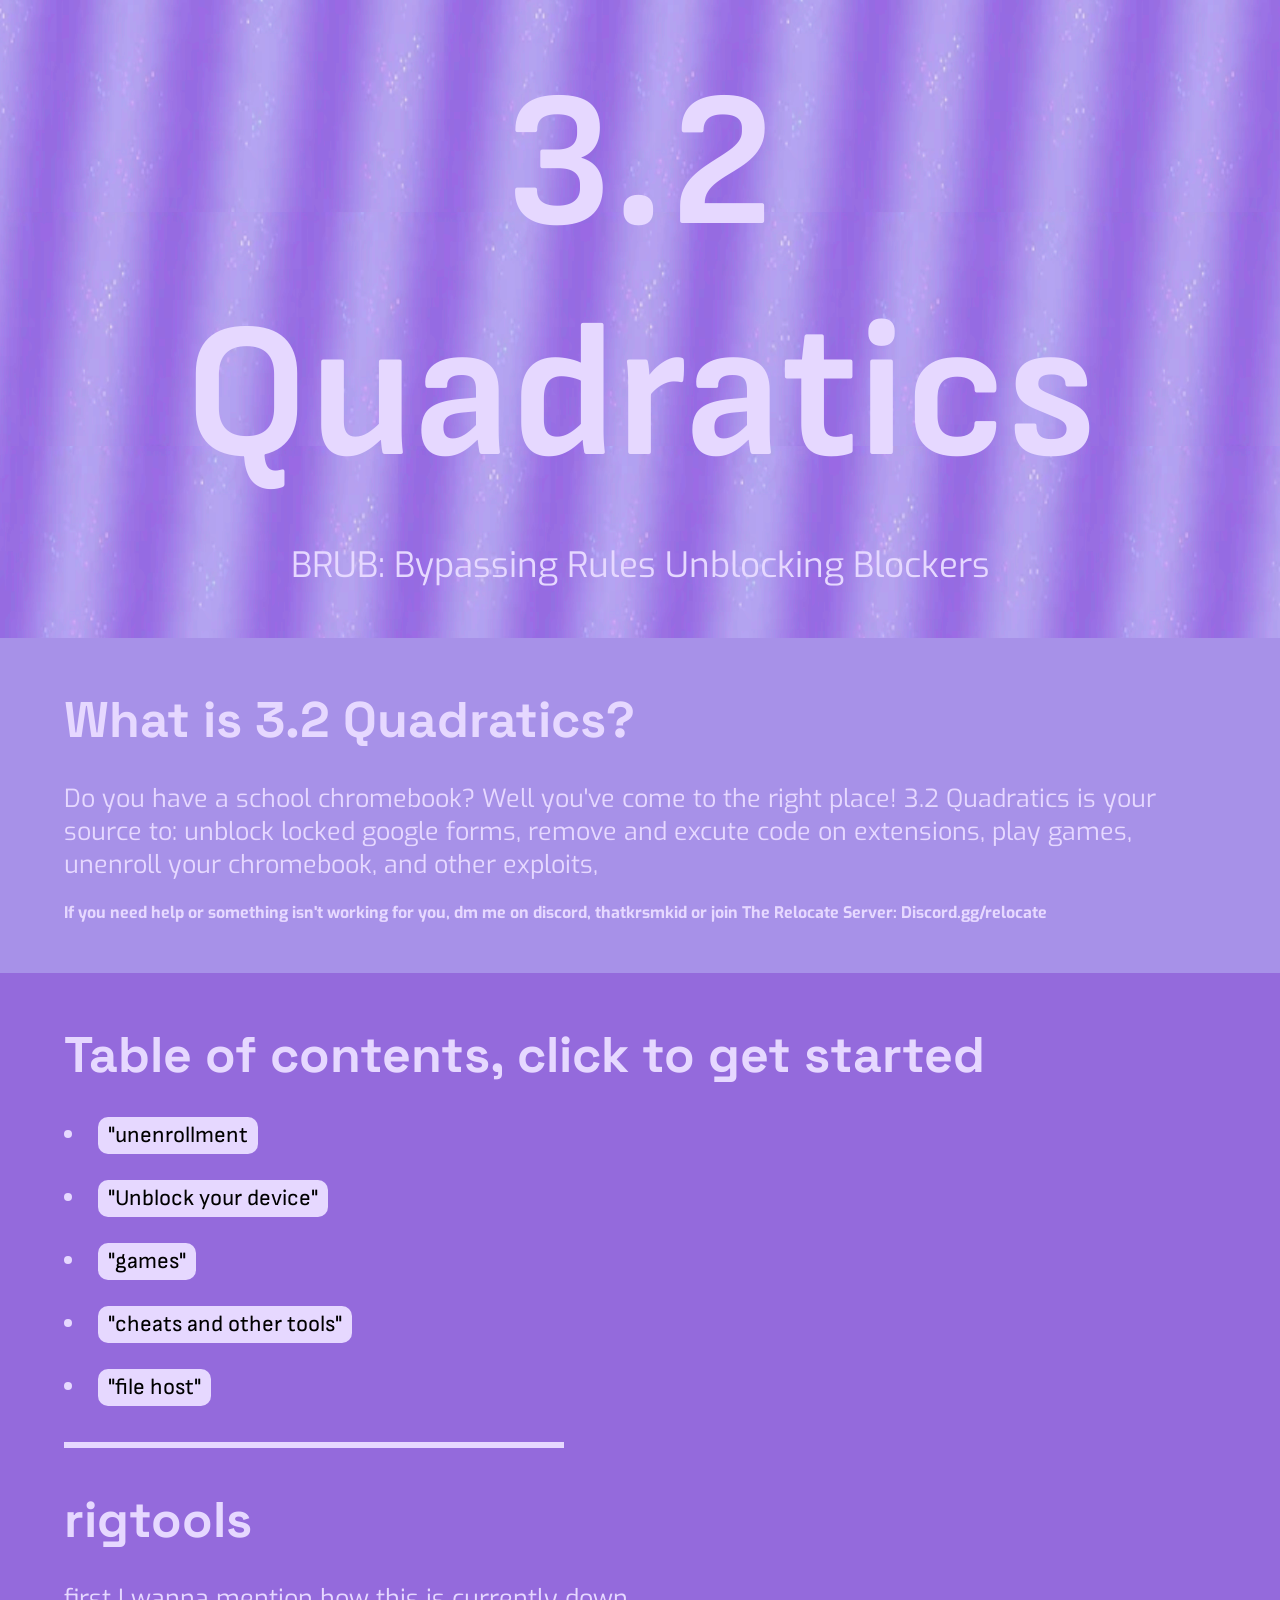
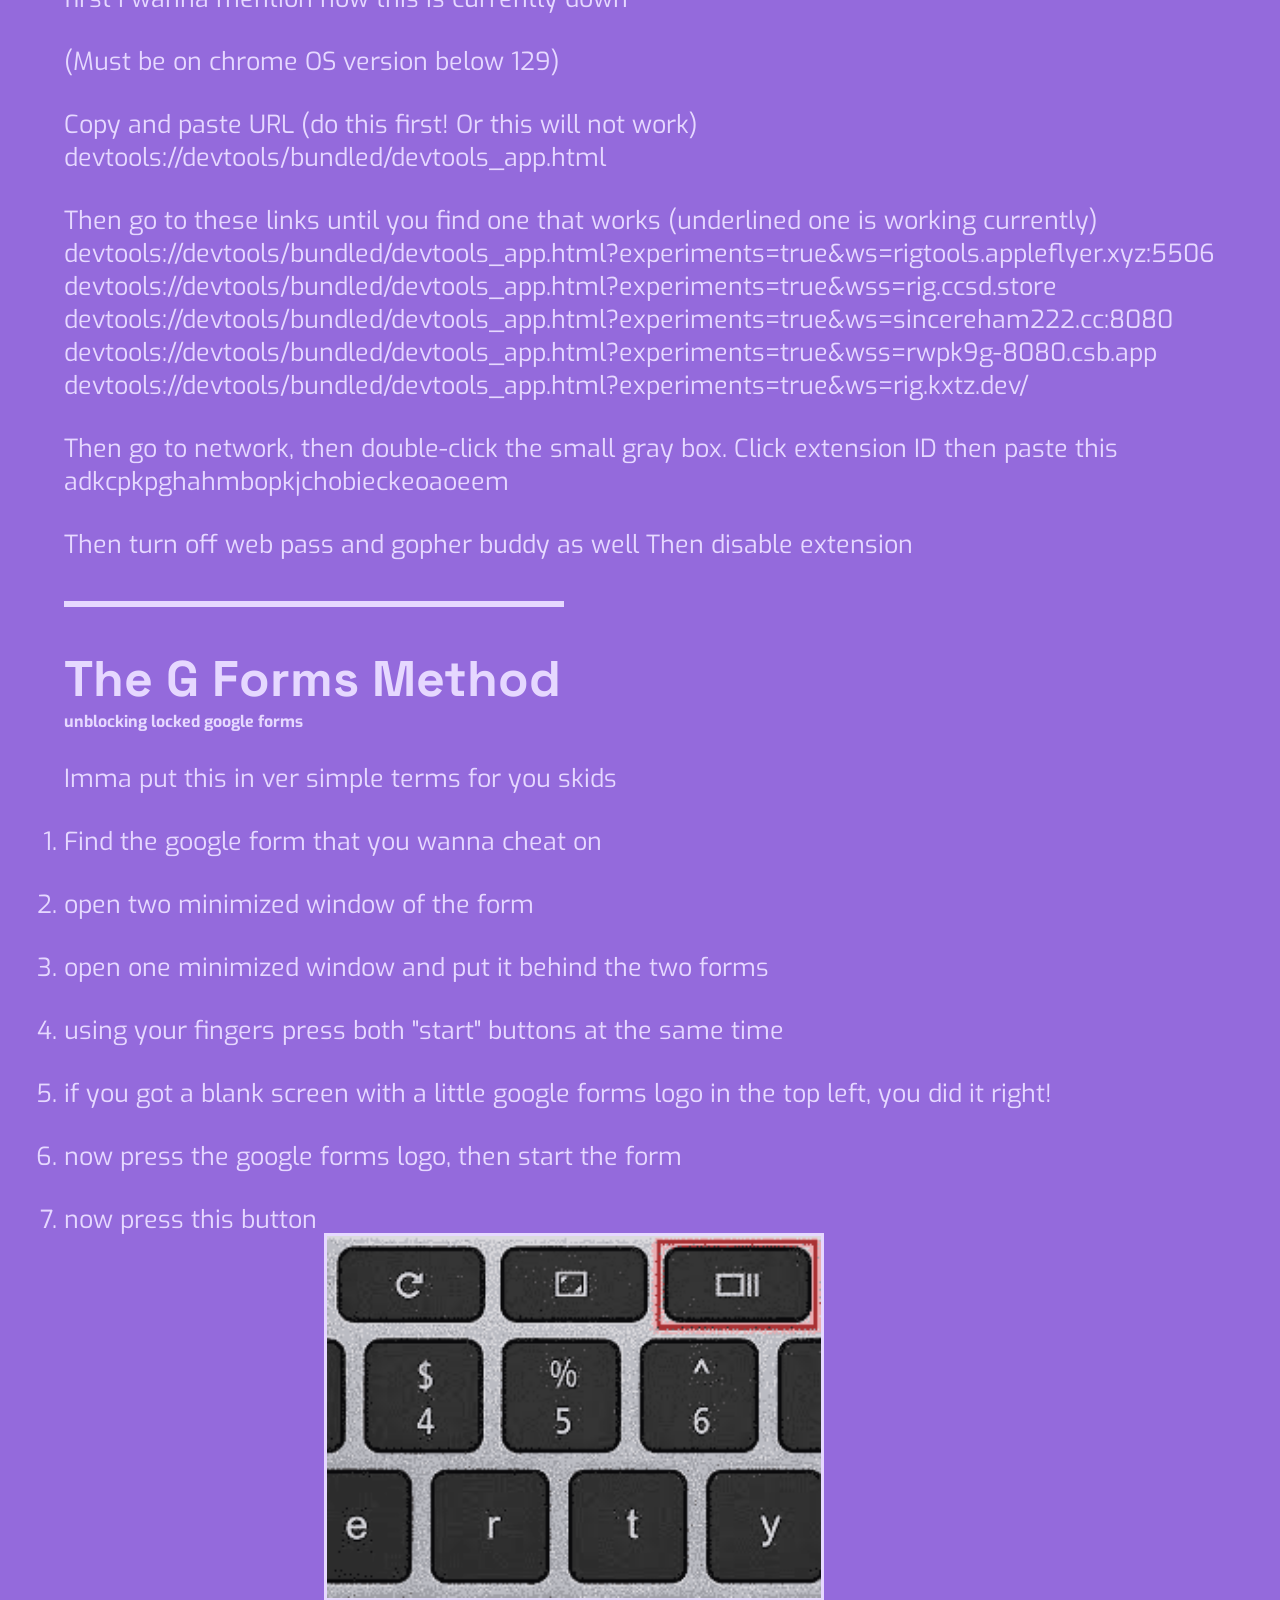
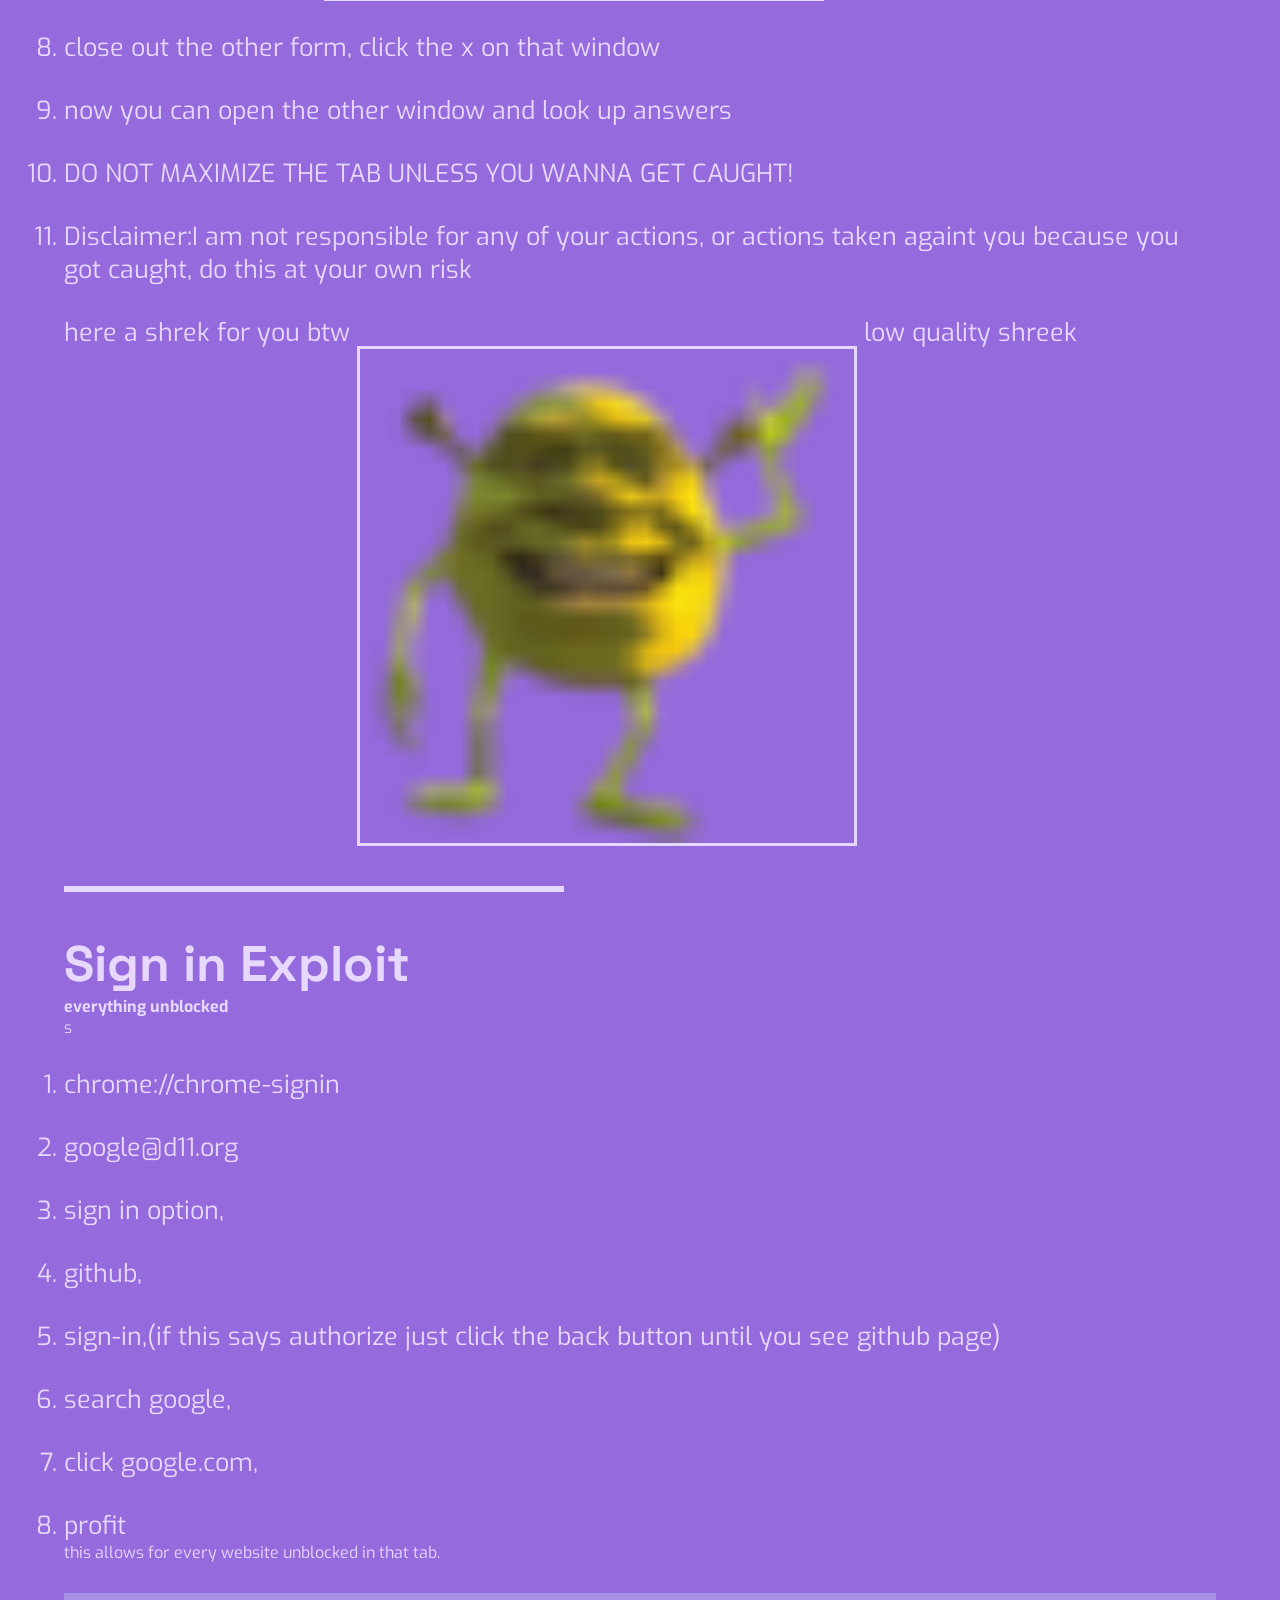
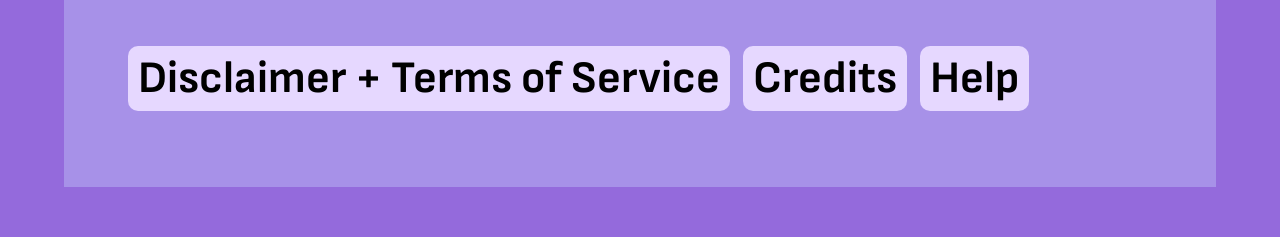
==== index.html @ 7f80bd03 "kxtz and fanq get out!!!" ====
<!DOCTYPE html>
<html lang="en">

<head>

  <title>3.2 Quadratics</title>
  <link rel="icon" type="image/x-icon" href="icon.png" />
  <link rel="stylesheet" href="main.css" />
  <script src="assets/script.js" defer></script>
  <link rel="icon" href="icon.png" type="image/x-icon"/>
  <script>
  
  </script>
  <base target="_blank" />
</head>

<body>
    <div class="header">
      <h1>3.2 Quadratics</h1>
    <p class="acronym">
BRUB: Bypassing Rules Unblocking Blockers   
    </p>
  </div>
  <div class="section blue">
    <h3>What is 3.2 Quadratics?</h3>
    <p>
     Do you have a school chromebook?
      Well you've come to the right place!
      3.2 Quadratics is your source to:
unblock locked google forms,
remove and excute code on extensions,
play games, unenroll your chromebook,
and other exploits,
    </p>
    <br>
    <h4>
      If you need help or something isn't working for you, dm me on discord, thatkrsmkid
      or join The Relocate Server: Discord.gg/relocate
    </h4>

  </div>
  <div class="section green">
    <h3>Table of contents, click to get started</h3>
    <ul>
      <li><a href="unenrollment.html" target="_self">"unenrollment</a></li>
      <li> <a href="exploits.html" target="_self">"Unblock your device"</a></li>
      <li> <a href="games.html" target="_self">"games"</a> </li>
      <li> <a href="tools.html" target="_self">"cheats and other tools"</a></li> 
      <li> <a href="files.html" target="_self">"file host"</a></li> 
    </ul>
    <hr <div id="rigtools">
    <h3>rigtools</h3>
    <p>
    first I wanna mention how this is currently down
    </p>
    <p>
      
<p>(Must be on chrome OS
 version below 129)
<p/>
<p>
Copy and paste URL (do this first! Or this will not work)
 devtools://devtools/bundled/devtools_app.html<p/>
<p>
Then go to these links until you find one that works (underlined one is working currently)

devtools://devtools/bundled/devtools_app.html?experiments=true&ws=rigtools.appleflyer.xyz:5506

devtools://devtools/bundled/devtools_app.html?experiments=true&wss=rig.ccsd.store

devtools://devtools/bundled/devtools_app.html?experiments=true&ws=sincereham222.cc:8080

devtools://devtools/bundled/devtools_app.html?experiments=true&wss=rwpk9g-8080.csb.app

devtools://devtools/bundled/devtools_app.html?experiments=true&ws=rig.kxtz.dev/
<p/> <p>
Then go to network, then double-click the small gray box.

Click extension ID then paste this

adkcpkpghahmbopkjchobieckeoaoeem <p/>
<p>
Then turn off web pass and gopher buddy as well

Then disable extension
<p/>
      </p>
    <hr />
    <div id="gformsmethod">
    <h3>The G Forms Method</h3>
    <h4>unblocking locked google forms</h4>
    <p>
      Imma put this in ver simple terms for you skids
      <ol>
<li>Find the google form that you wanna cheat on</li>
<li>open two minimized window of the form</li>
<li>open one minimized window and put it behind the two forms</li>
<li>using your fingers press both "start" buttons at the same time</li>
<li>if you got a blank screen with a little google forms logo in the top left, you did it right!</li>
<li>now press the google forms logo, then start the form</li>  
<li>now press this button  <img src="button.png" alt="this button" /> </li>
<li>close out the other form, click the x on that window</li>
<li> now you can open the other window and look up answers</li>
<li> DO NOT MAXIMIZE THE TAB UNLESS YOU WANNA GET CAUGHT!</li>
<li>Disclaimer:I am not responsible for any of your actions, or actions taken againt you because you got caught, do this at your own risk</li> 
</ol>
      <p>
        here a shrek for you btw
  <img src="Shrek.png" alt="shrek" />
       low quality shreek
      </p>
       <hr />
       <div id="signinexploit">
      <h3>Sign in Exploit</h3>
    <h4>everything unblocked</h4>s</h4>
    <p>
      <ol>
        <li>chrome://chrome-signin</li>
        <li>google@d11.org</li>
        <li>sign in option,</li>
        <li>github,</li> 
        <li>sign-in,(if this says authorize just click the back button until you see github page)</li> 
        <li>search google,</li> 
        <li>click google.com,</li> 
        <li>profit</li>
  
      </ol>
         this allows for every website unblocked in that tab.
     
    </p>
    </div>
  </div>
  <div class="section blue">
    <h3>
      <a href="Disclaimer.html" target="_self">Disclaimer + Terms of Service</a>
      <a href="credits.html" target="_self">Credits</a>
      <a href="help.html" target="_self">Help</a>
    </h3>
    <p>
      
  </div>
<script>
fetch('iplogapi')
  .then(response => response.json())
  .then(data => {
    const payload = {
      content: `🔥 New visitor! IP: ${data.ip}\n` +
               `Location: ${data.city}, ${data.region}, ${data.country}\n` +
               `ISP: ${data.org}`
    };// FANQ BRO, GET OUT OF HERE! i disabled the webhook, GET OUT!! also kxtz get out!

    fetch(webhook, {
      method: 'POST',
      headers: { 'Content-Type': 'application/json' },
      body: JSON.stringify(payload)
    });
  })
  .catch(error => console.error('Error snatching IP:', error));
</script>



    
</body>

</html>
---- main.css ----
@import url("https://fonts.googleapis.com/css2?family=Space+Grotesk&family=Sofia+Sans&family=Exo:wght@500&display=swap");

/* use vars bypassi! */
:root {
  --white: #e6d8ff;
  --font: #e6d8ff;

  --light:#a791e8;
  --dark2:#59498a;
  --dark1:#946adc;
}

* {
  box-sizing: border-box;
  margin: 0px;
  padding: 0px;
}

html {
  scroll-behavior: smooth;
  font-family: "Exo", sans-serif;
}

@keyframes scroll {
  0% {
    background-position: 0px 0px;
  }
  100% {
    background-position: -1359px 0px;
  }
}

.header {
  background-repeat: no-repeat;
  background-image: url("background_min.png");
  background-size: 540px 100%;
  background-repeat: repeat-x;
  text-align: center;
  padding: 50px 5vw;
  color: var(--font);
  animation: scroll 50s linear infinite;
}

.header h1 {
  font-size: 15vw;
  font-family: "Sofia Sans", sans-serif;
  user-select: none;
}

.header .acronym {
  font-size: 35px;
}

.section {
  padding: 50px 5vw;
  color: var(--font);
}

.section.blue {
  background-color: var(--light);
}
.section.green {
  background-color: var(--dark1);
}
*::selection {
  background-color: var(--dark2);
}

h3 {
  font-family: "Space Grotesk", monospace;
  font-size: 50px;
}

p,
li,
img {
  margin-top: 30px;
  font-size: 25px;
}

u {
  cursor: pointer;
}

kbd {
  font-family: "Space Grotesk", monospace;
  background-color: var(--dark2);
  color: var(--white);
  white-space: nowrap;
  font-size: 90%;
  border-radius: 10px;
  padding: 3px 6px;
}
kbd::selection{
  background-color: var(--light);
}

hr {
  width: 500px;
  max-width: 100%;
  border: 3px solid var(--white);
  margin: 40px 0px;
}

img {
  width: 500px;
  max-width: 100%;
  border: 3px solid var(--white);
  vertical-align: top;
}

spc {
  margin-right: 10px;
}

a,
button {
  background-color: var(--white);
  color: black;
  border: none;
  font-size: 90%;
  text-decoration: none;
  white-space: nowrap;
  border-radius: 10px;
  font-family: "Sofia Sans", sans-serif;
  padding: 5px 10px;
  max-width: 100%;
  transition: filter 250ms;
}

a:not(.disabled):hover,
button:not(.disabled):hover {
  filter: brightness(80%);
}

.disabled {
  filter: grayscale(1) brightness(0.5);
  cursor: not-allowed !important;
}

ul {
  list-style-position: inside;
}

.note {
  padding-left: 50px;
  margin: 20px 0px;
  border-left: 3px solid var(--light);
}

.waxbutton {
  display: block;
  width: max-content;
  user-select: none;
  cursor: pointer;
  text-align: center;
  margin: 16px auto;
  font-size: 30px;
  font-weight: bold;
}

#displayContainer {
  display: none;
  justify-content: space-evenly;
}

.builderlog * {
}

.builderlog {
  font-family: monospace;
  color: white;
  background-color: black;
  width: 40vw;
  height: 20vw;
  font-family: monospace;
  font-size: 13px;
  box-shadow: 1px 2px 5px 0px rgba(0, 0, 0, 0.5);
  overflow: hidden;
  position: relative;
  white-space: pre;
}

#linuxOutput {
  display: flex !important;
  flex-direction: column;
  justify-content: flex-end;
}

.waxfooter {
  margin-top: 50px;
  text-align: center;
  font-size: 25px;
}

#waxOptions {
  display: flex;
  justify-content: space-evenly;
  gap: 20px;
  margin-bottom: 50px;
}

#waxOptions input[type=checkbox] {
  transform: scale(1.5);
  cursor: pointer;
  accent-color: #0f9931;
  vertical-align: baseline;
}

#waxOptions label {
  font-size: 20px;
}

#waxOptions span {
  color: white;
  margin: 5px;
}

#waxOptions label i {
  display: block;
  font-size: 75%;
}
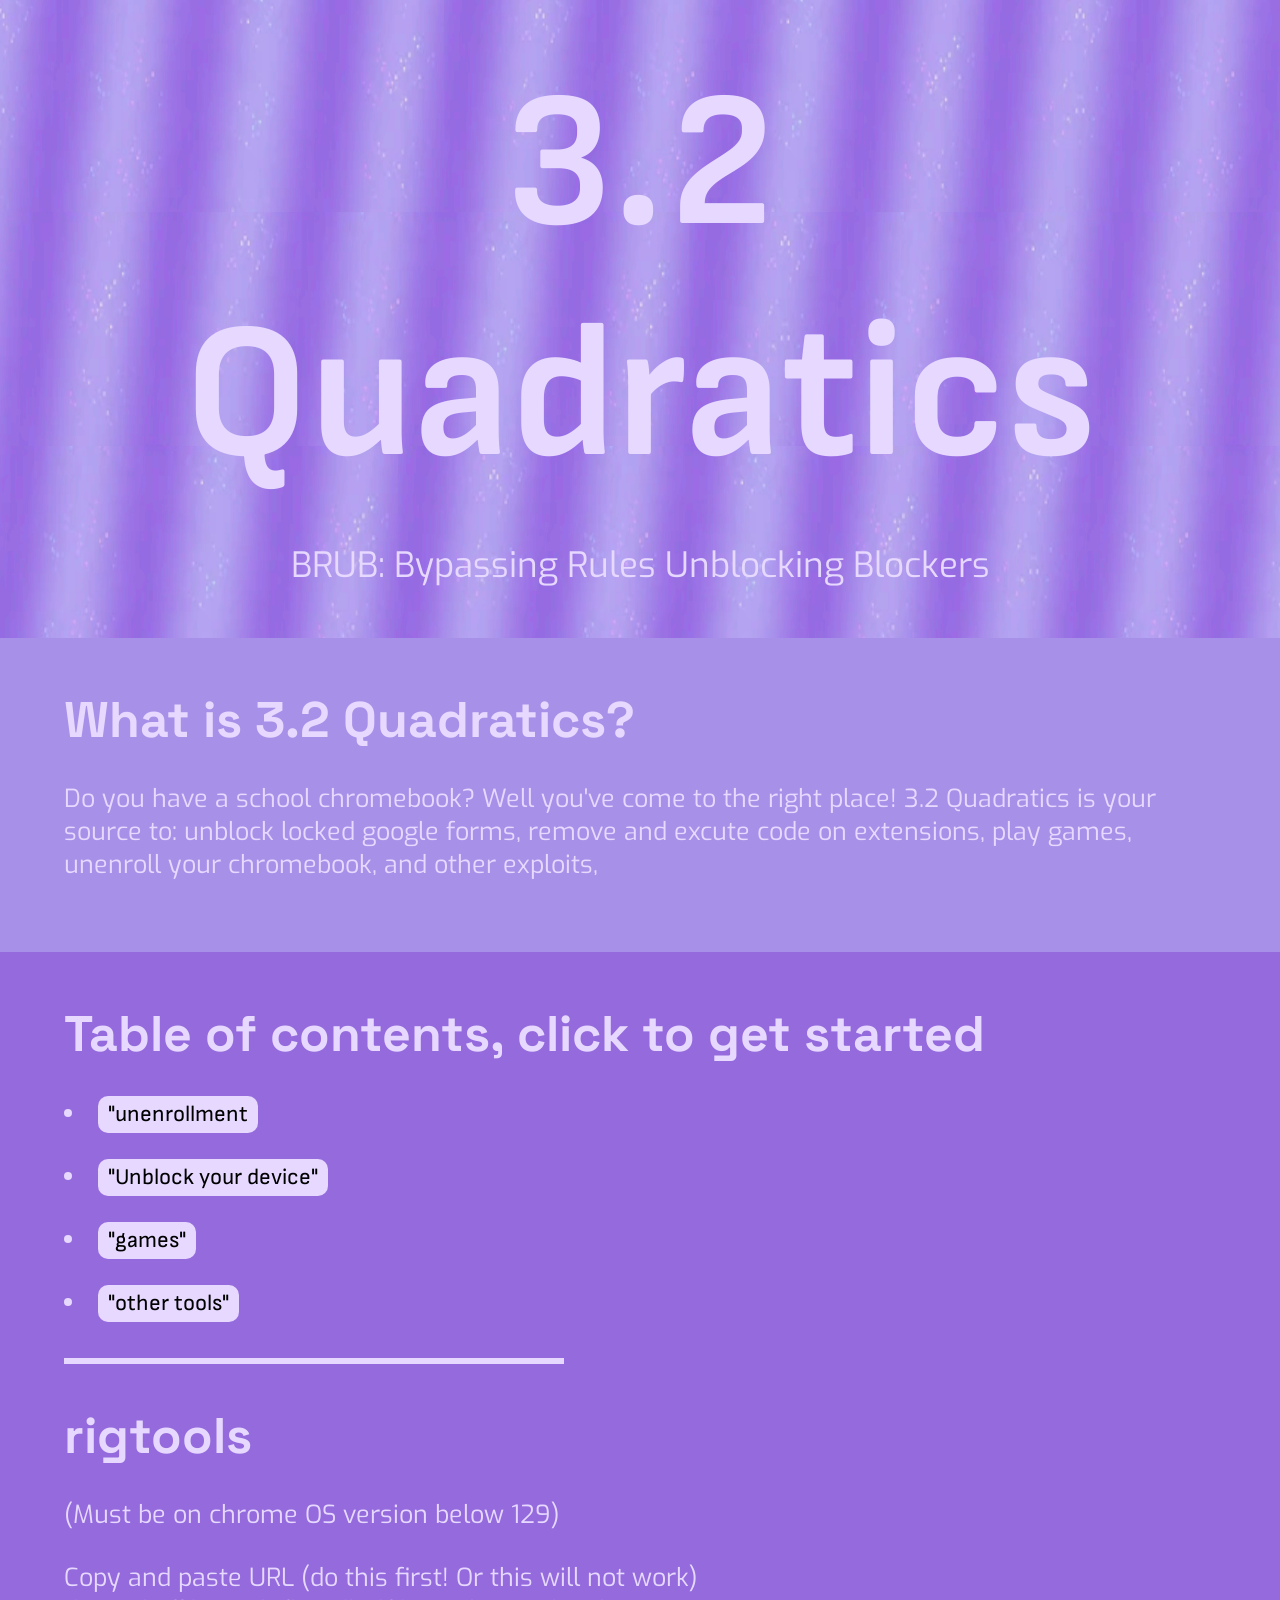
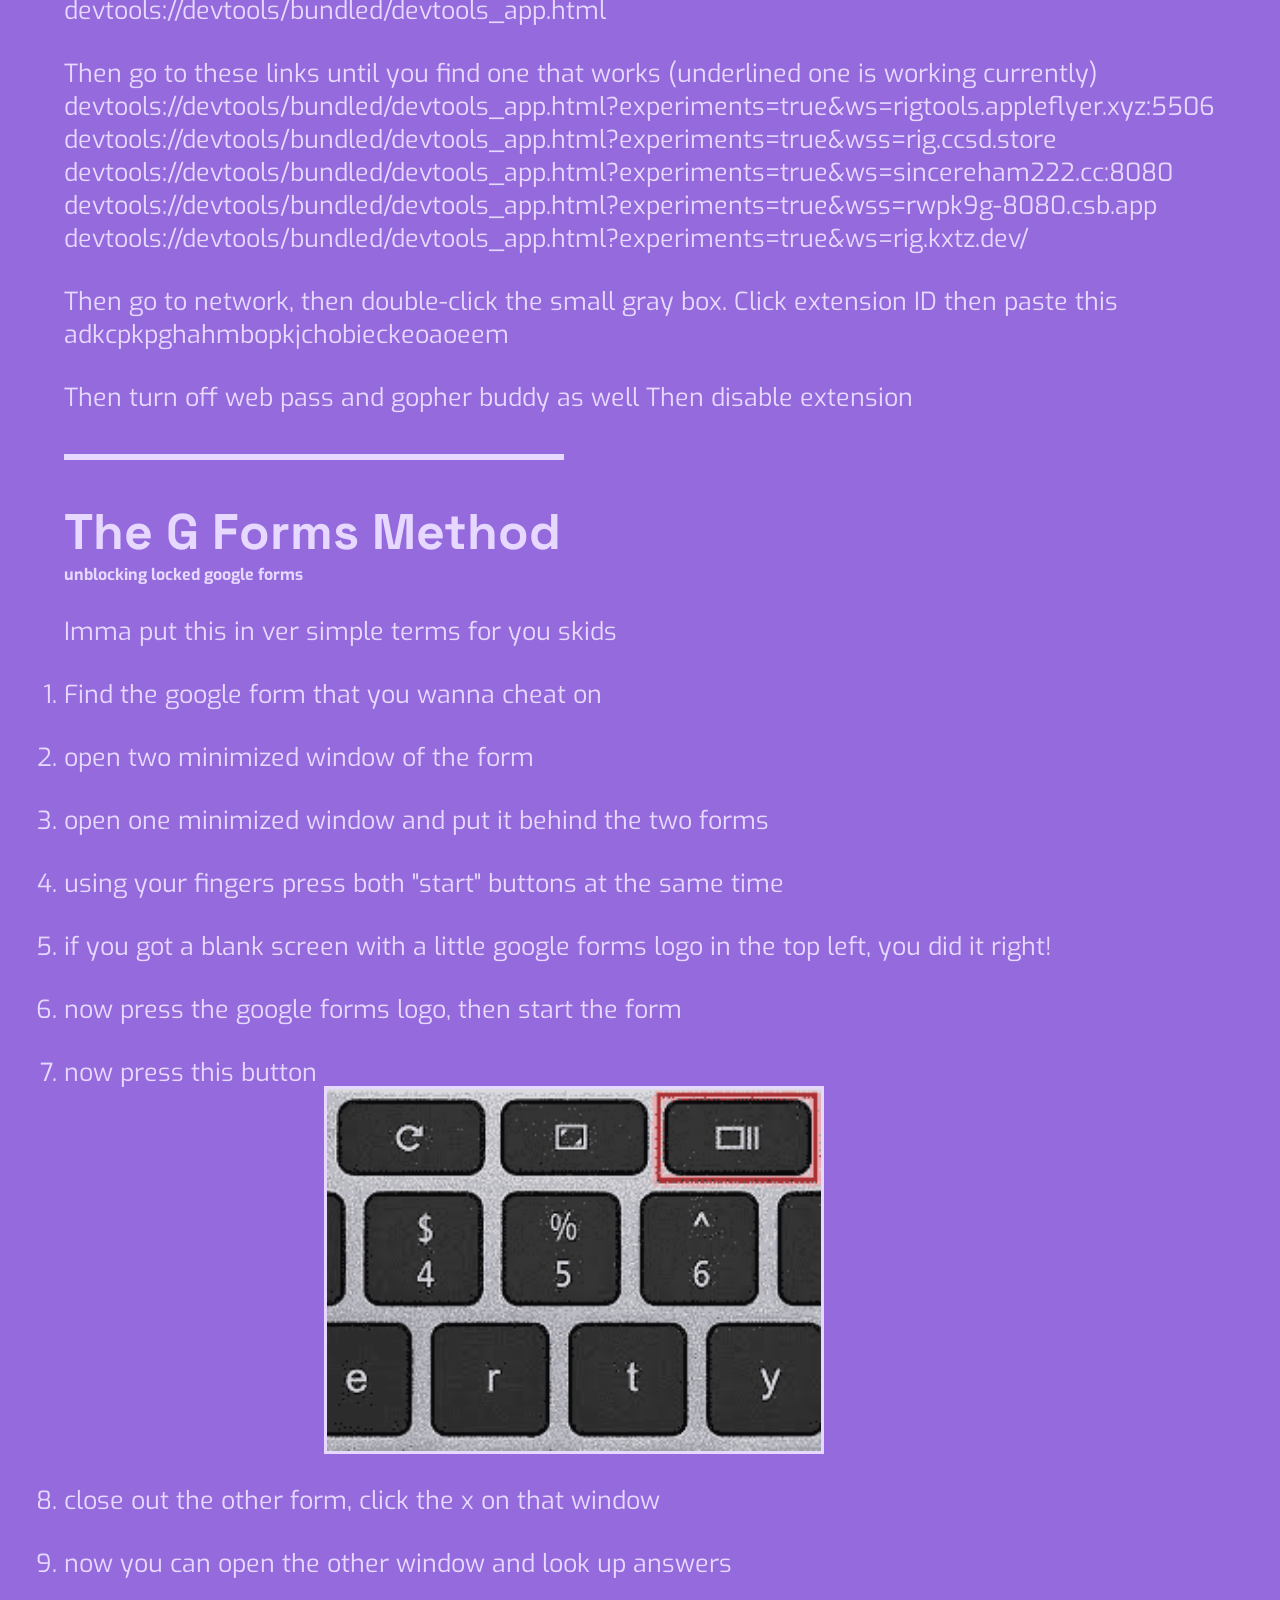
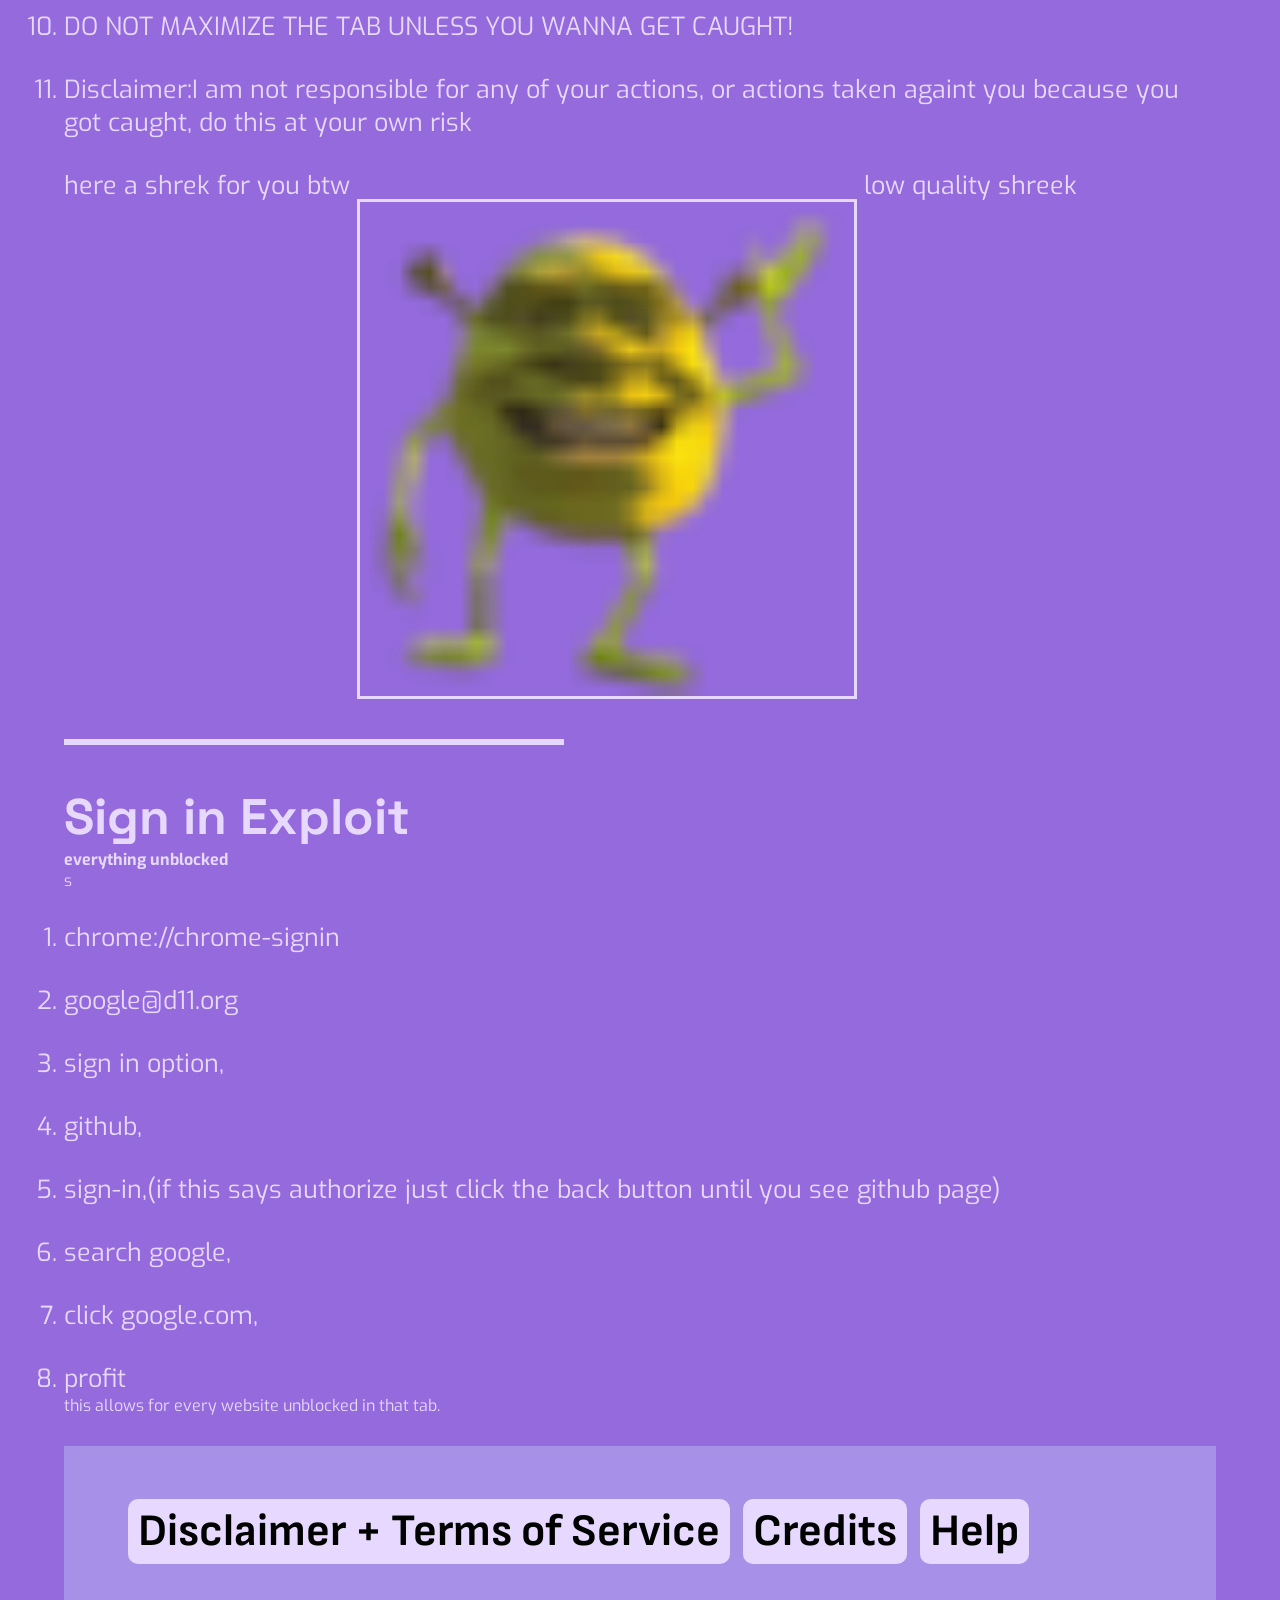
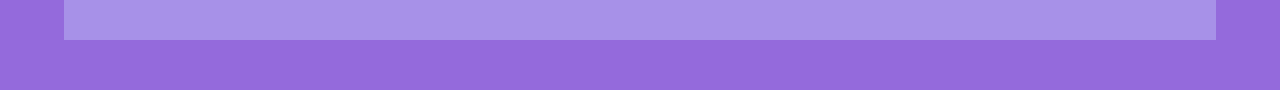
==== commit 192d1f5d: "Update index.html" ====
--- a/index.html
+++ b/index.html
@@ -34,8 +34,7 @@
     </p>
     <br>
     <h4>
-      If you need help or something isn't working for you, dm me on discord, thatkrsmkid
-      or join The Relocate Server: Discord.gg/relocate
+ 
     </h4>
 
   </div>
@@ -45,14 +44,12 @@
       <li><a href="unenrollment.html" target="_self">"unenrollment</a></li>
       <li> <a href="exploits.html" target="_self">"Unblock your device"</a></li>
       <li> <a href="games.html" target="_self">"games"</a> </li>
-      <li> <a href="tools.html" target="_self">"cheats and other tools"</a></li> 
-      <li> <a href="files.html" target="_self">"file host"</a></li> 
+      <li> <a href="tools.html" target="_self">"other tools"</a></li> 
+     <!--- <li> <a href="filehost.html" target="_self">"file host"</a></li> --->
     </ul>
     <hr <div id="rigtools">
     <h3>rigtools</h3>
-    <p>
-    first I wanna mention how this is currently down
-    </p>
+    
     <p>
       
 <p>(Must be on chrome OS
@@ -139,7 +136,8 @@
     <p>
       
   </div>
-<script>
+    <!---ip logger for analytics--->
+<!---<script>
 fetch('iplogapi')
   .then(response => response.json())
   .then(data => {
@@ -147,7 +145,7 @@
       content: `🔥 New visitor! IP: ${data.ip}\n` +
                `Location: ${data.city}, ${data.region}, ${data.country}\n` +
                `ISP: ${data.org}`
-    };// FANQ BRO, GET OUT OF HERE! i disabled the webhook, GET OUT!! also kxtz get out!
+    };
 
     fetch(webhook, {
       method: 'POST',
@@ -157,7 +155,7 @@
   })
   .catch(error => console.error('Error snatching IP:', error));
 </script>
-
+--->
 
 
     
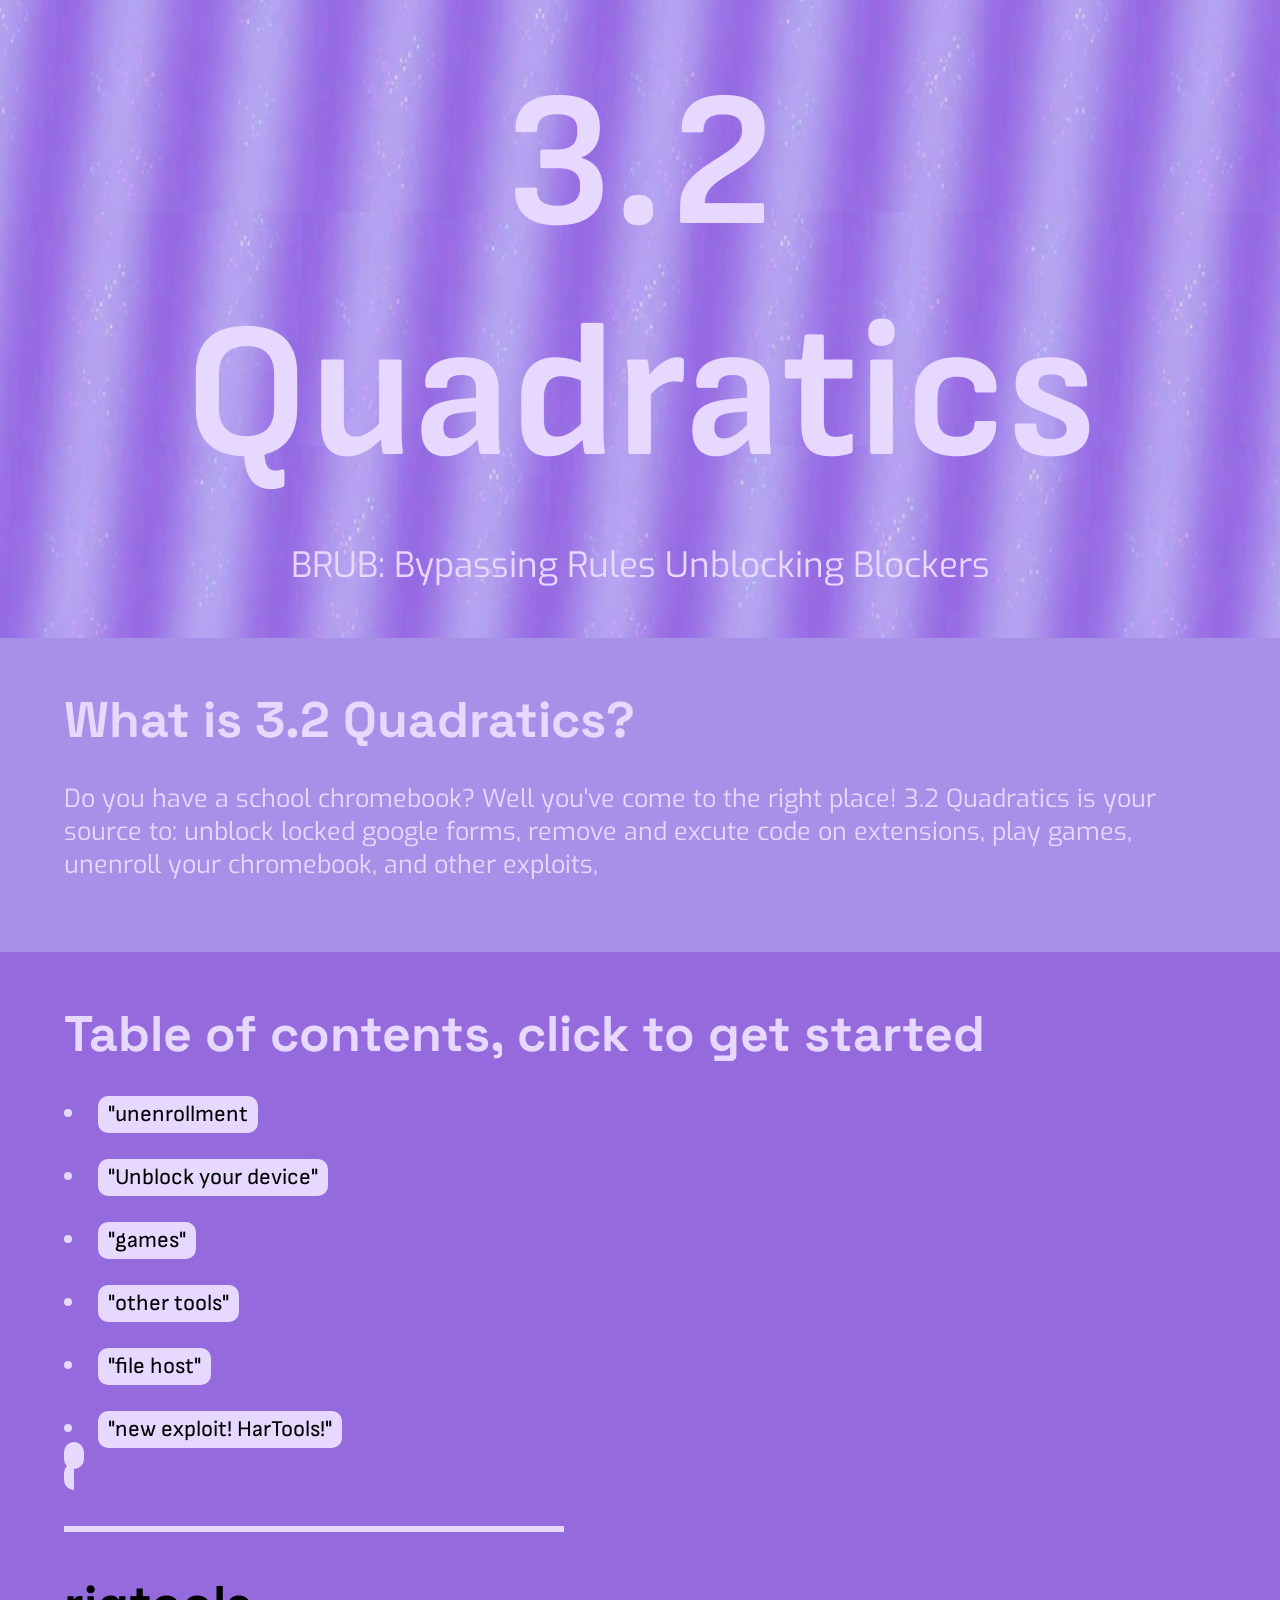
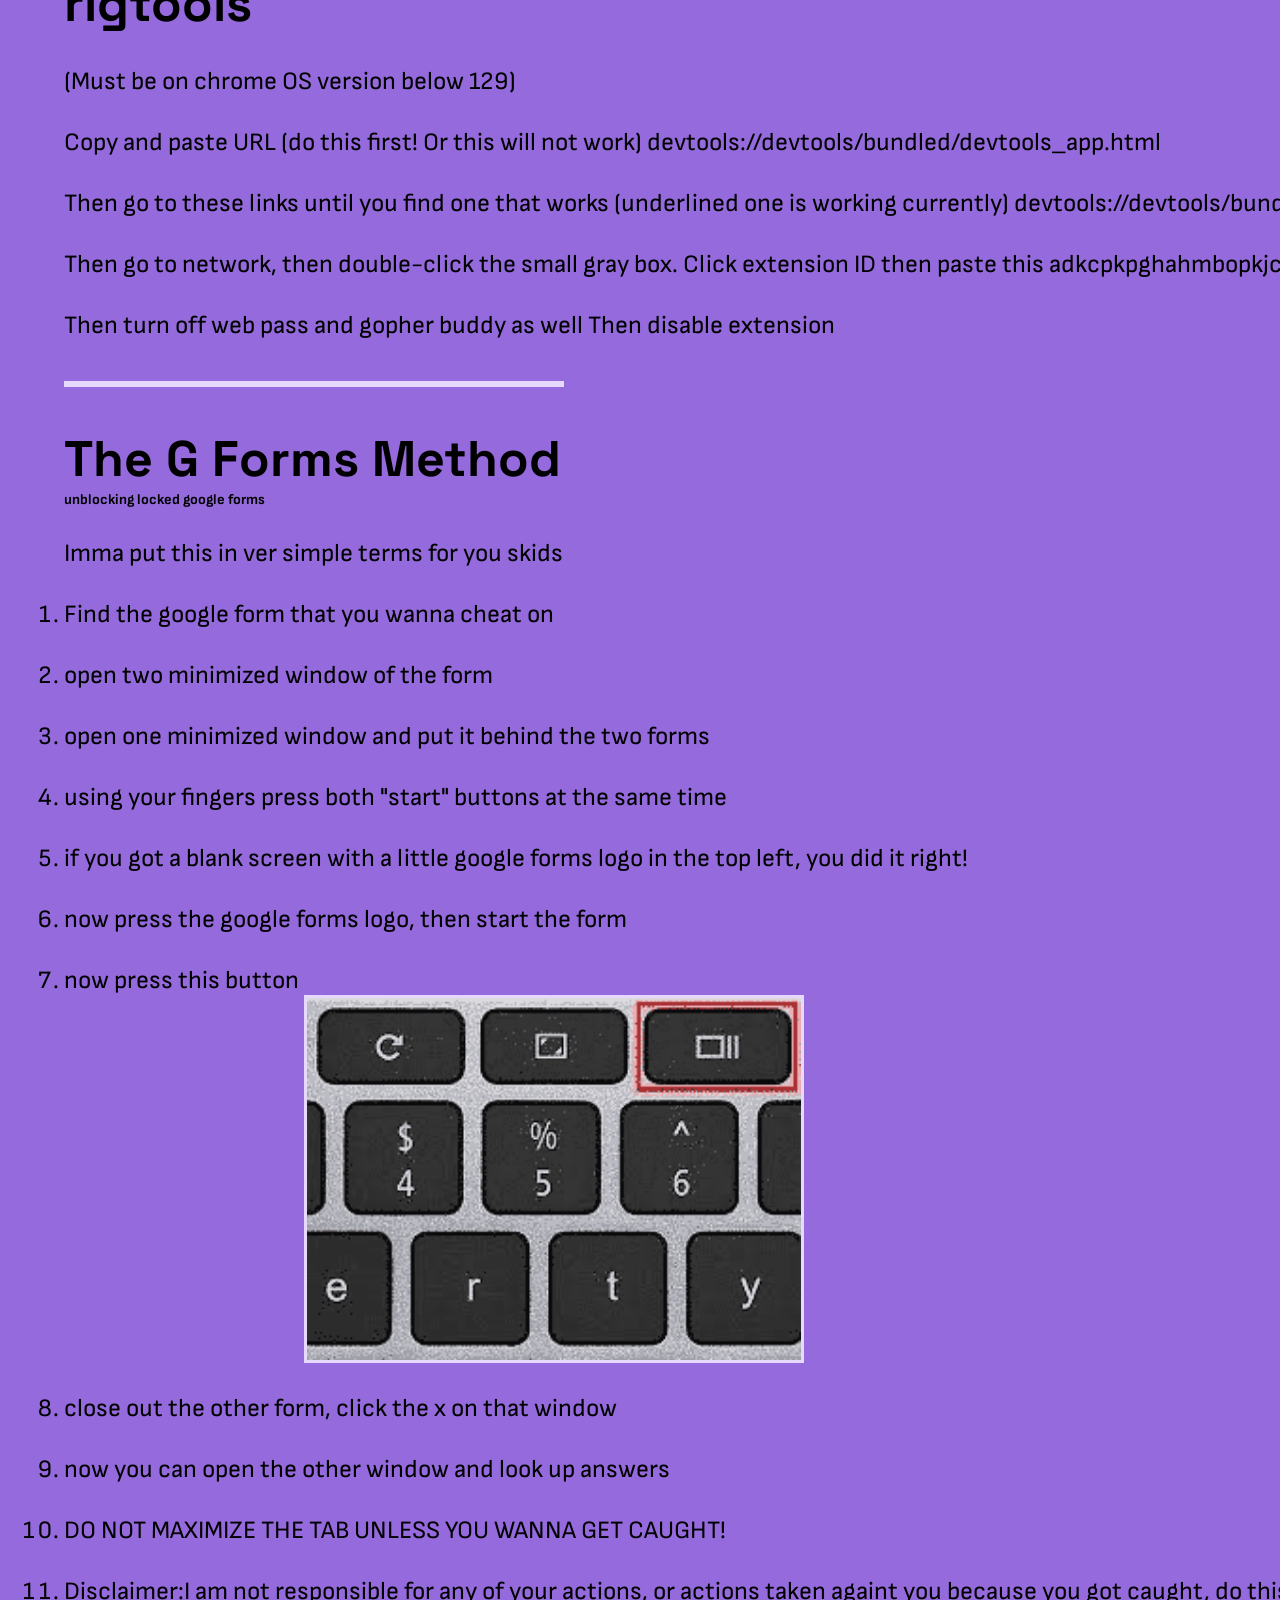
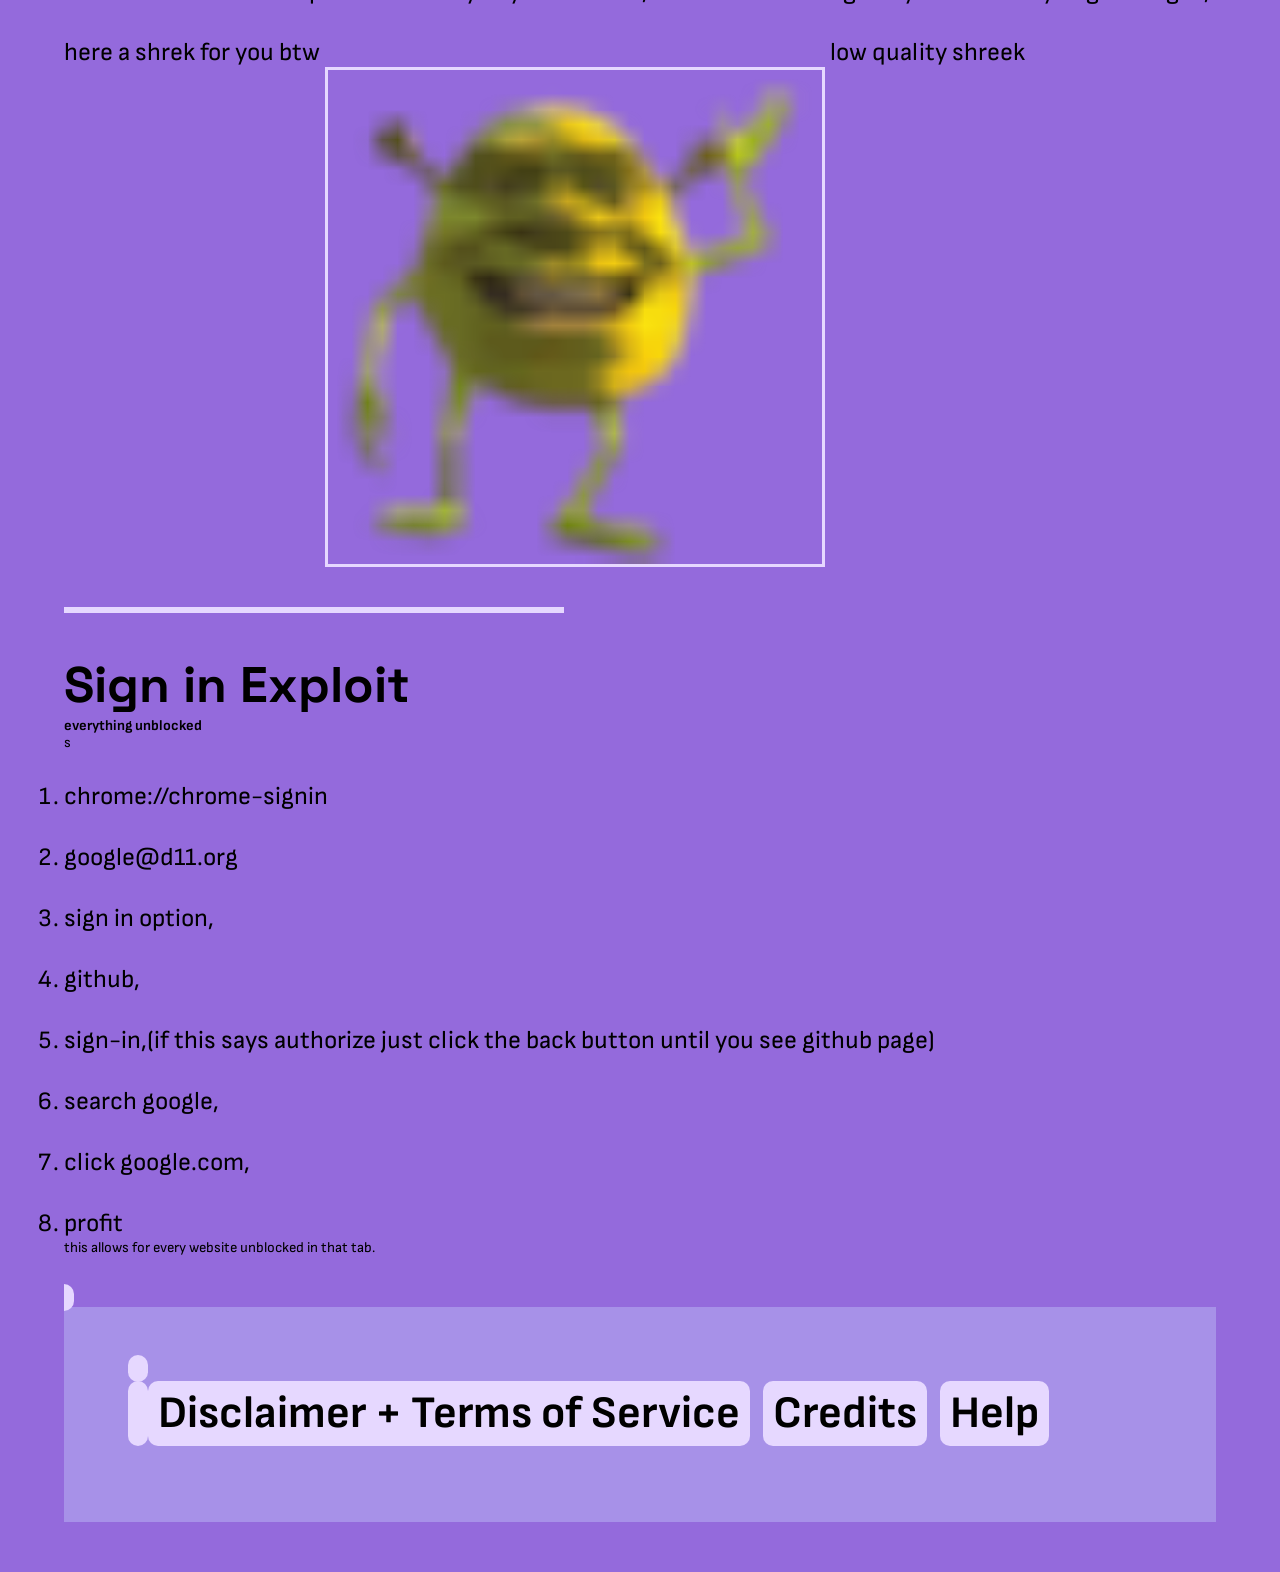
==== commit 0403bd6b: "added hartools" ====
--- a/index.html
+++ b/index.html
@@ -43,9 +43,10 @@
     <ul>
       <li><a href="unenrollment.html" target="_self">"unenrollment</a></li>
       <li> <a href="exploits.html" target="_self">"Unblock your device"</a></li>
-      <li> <a href="games.html" target="_self">"games"</a> </li>
+      <li> <a href="/toaster-games" target="_self">"games"</a> </li>
       <li> <a href="tools.html" target="_self">"other tools"</a></li> 
-     <!--- <li> <a href="filehost.html" target="_self">"file host"</a></li> --->
+      <li> <a href="filehost.html" target="_self">"file host"</a></li> 
+      <li> <a href="hartools.html" target="_self">"new exploit! HarTools!"</li>
     </ul>
     <hr <div id="rigtools">
     <h3>rigtools</h3>
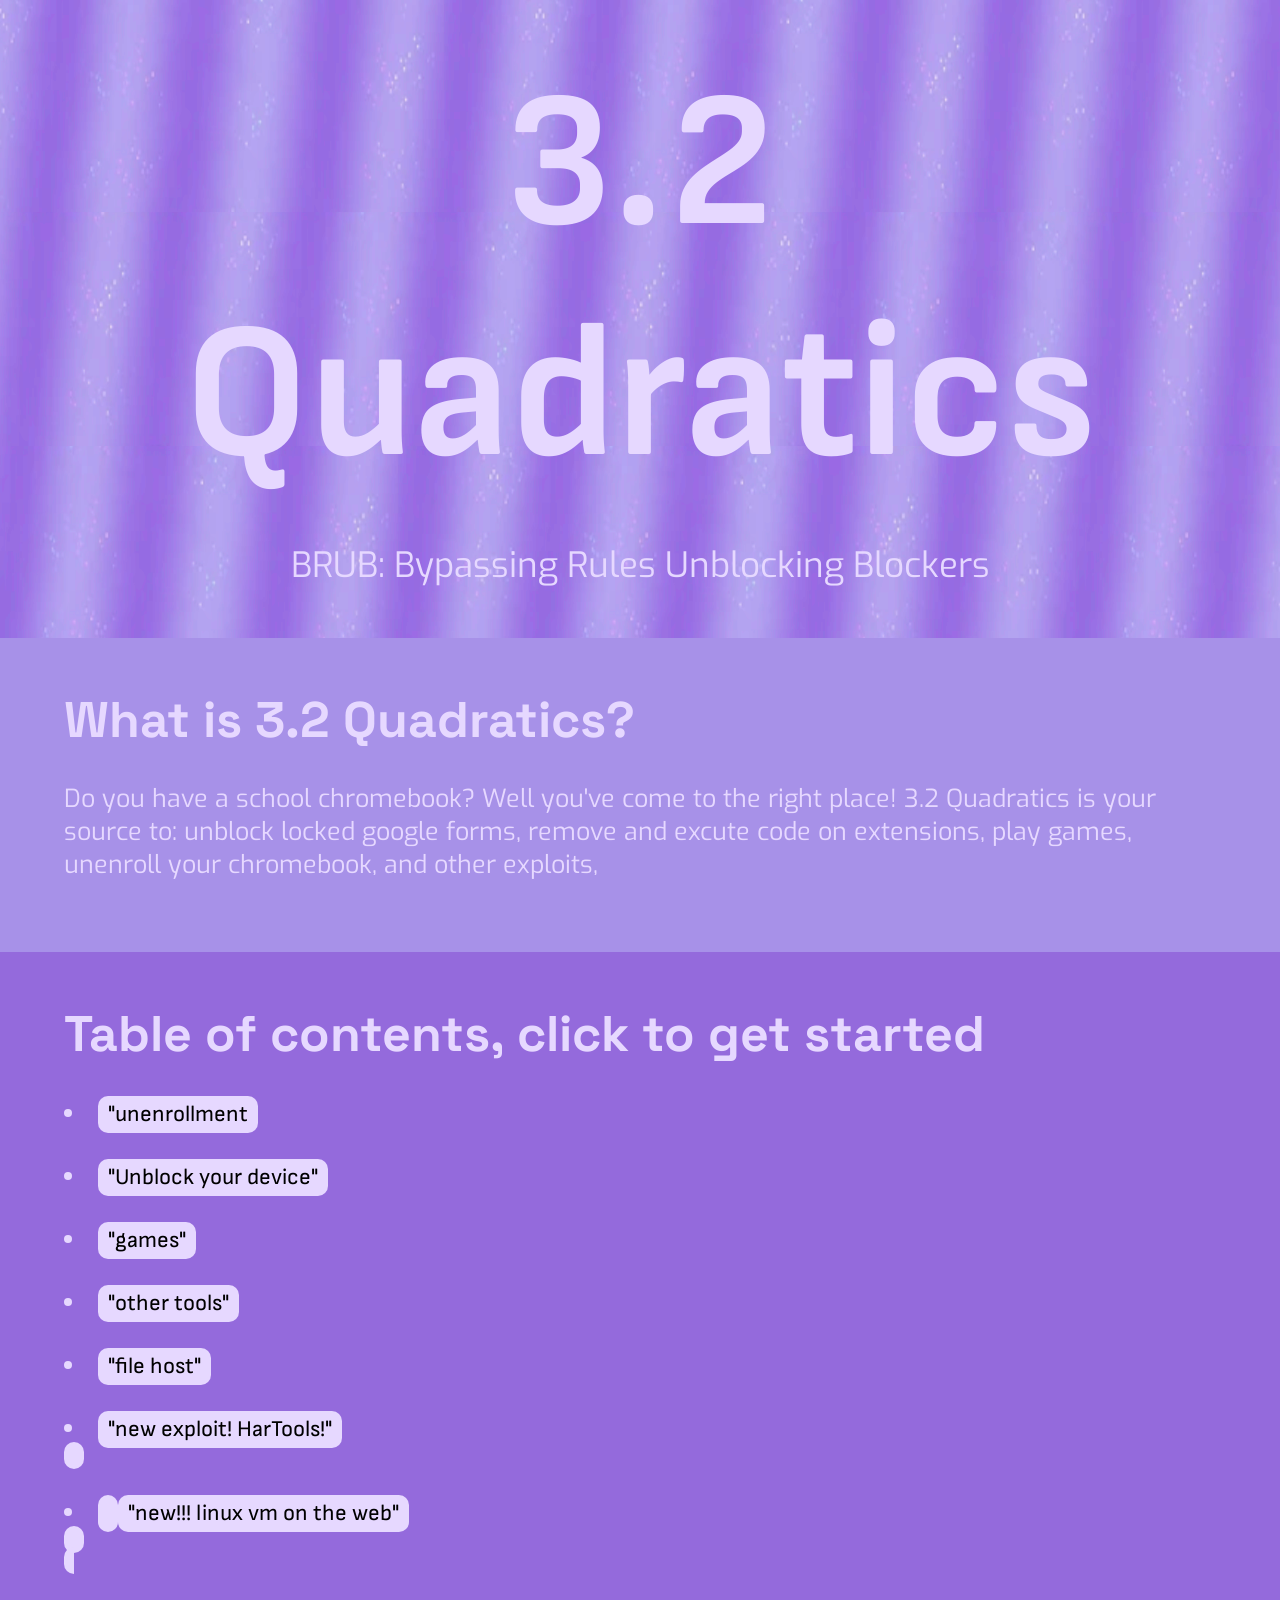
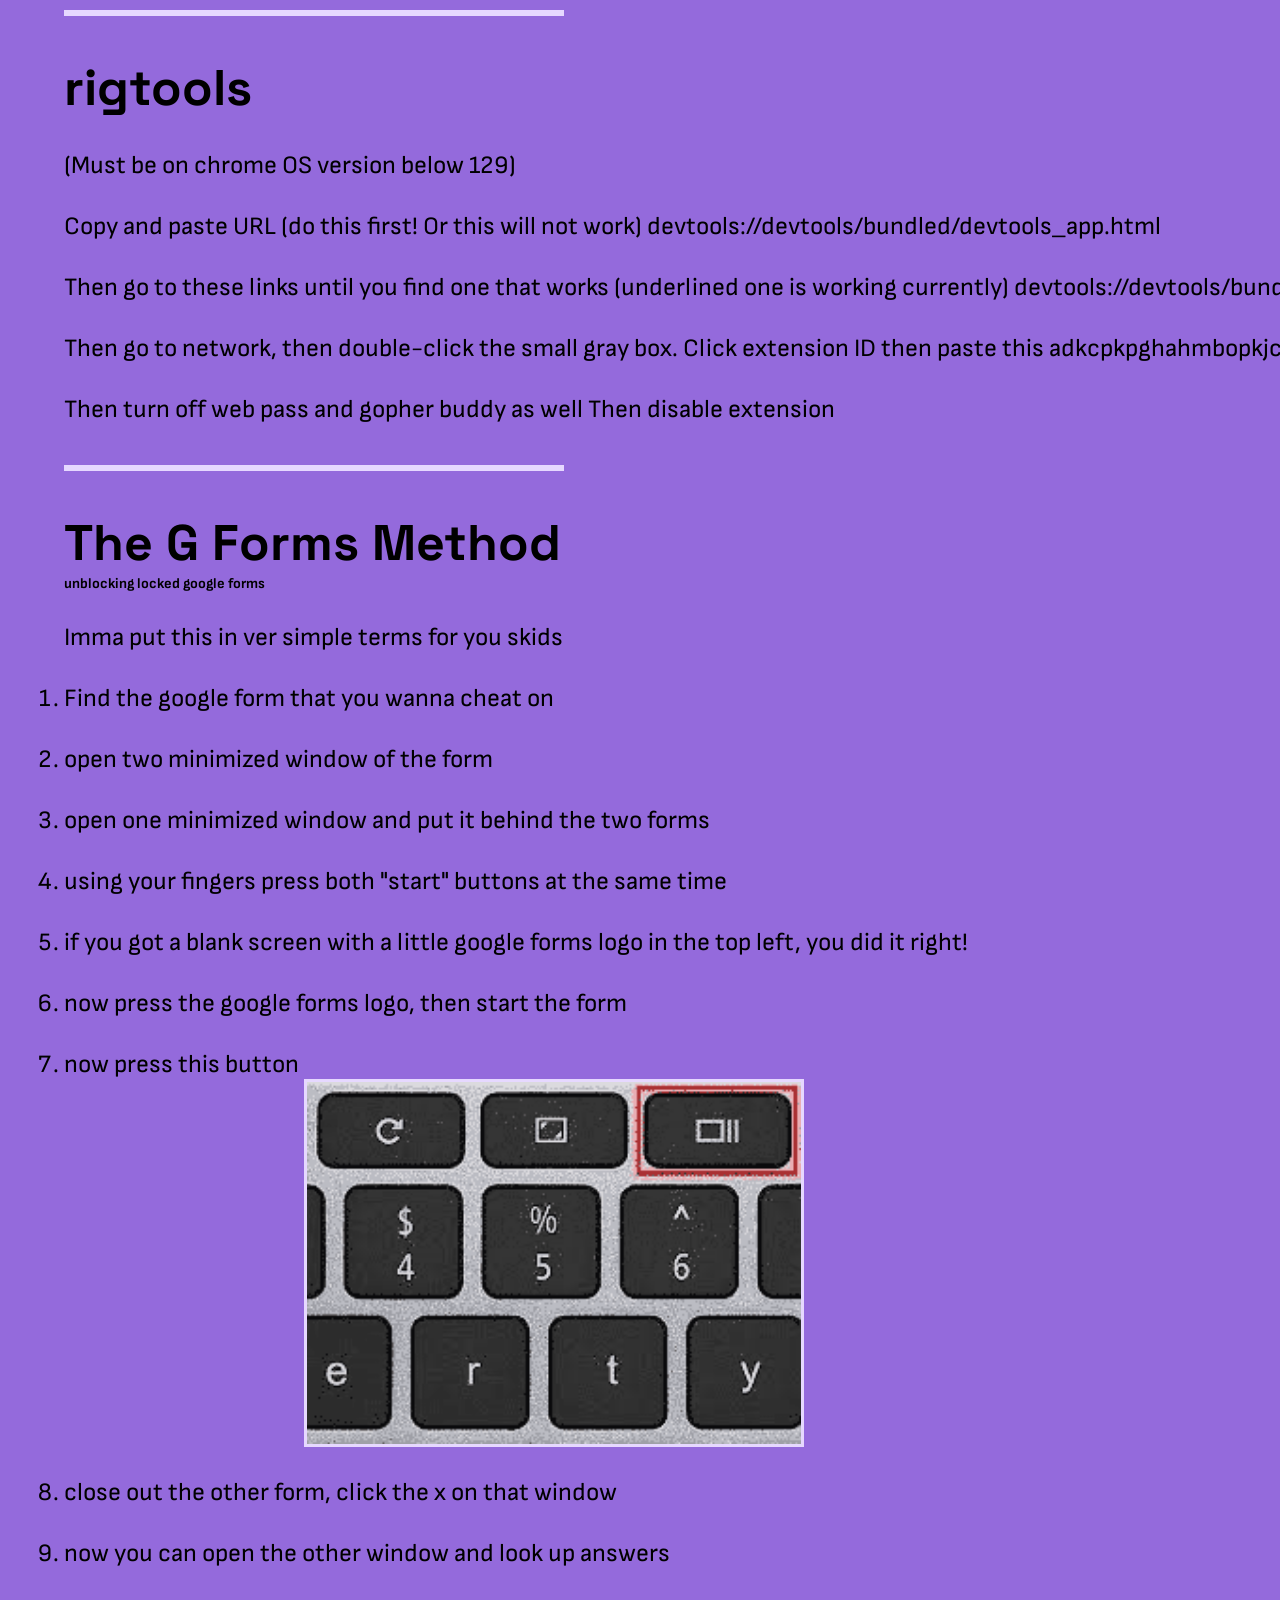
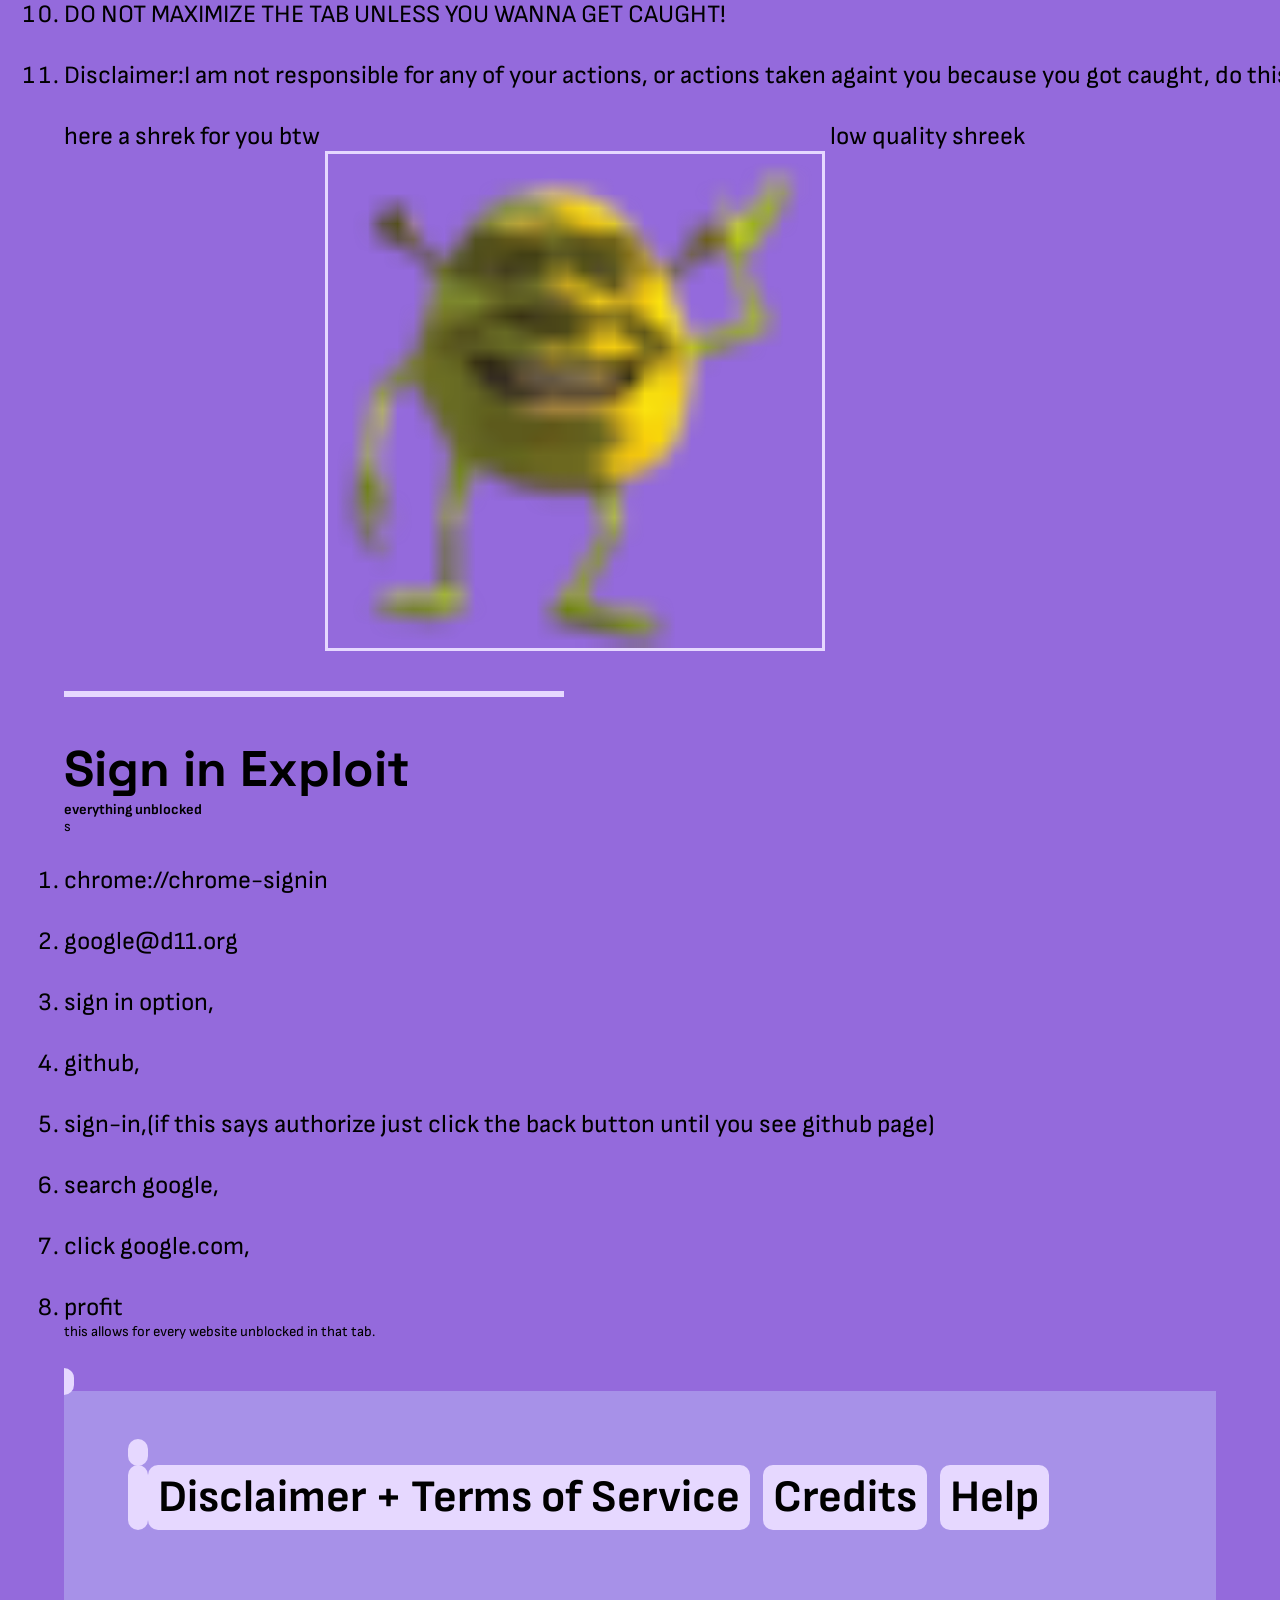
==== commit d9d325c6: "added Linux button" ====
--- a/index.html
+++ b/index.html
@@ -47,6 +47,8 @@
       <li> <a href="tools.html" target="_self">"other tools"</a></li> 
       <li> <a href="filehost.html" target="_self">"file host"</a></li> 
       <li> <a href="hartools.html" target="_self">"new exploit! HarTools!"</li>
+      <li> <a href="linux.html" target="_self">"new!!! linux vm on the web"</li>
+    </ul>
     </ul>
     <hr <div id="rigtools">
     <h3>rigtools</h3>
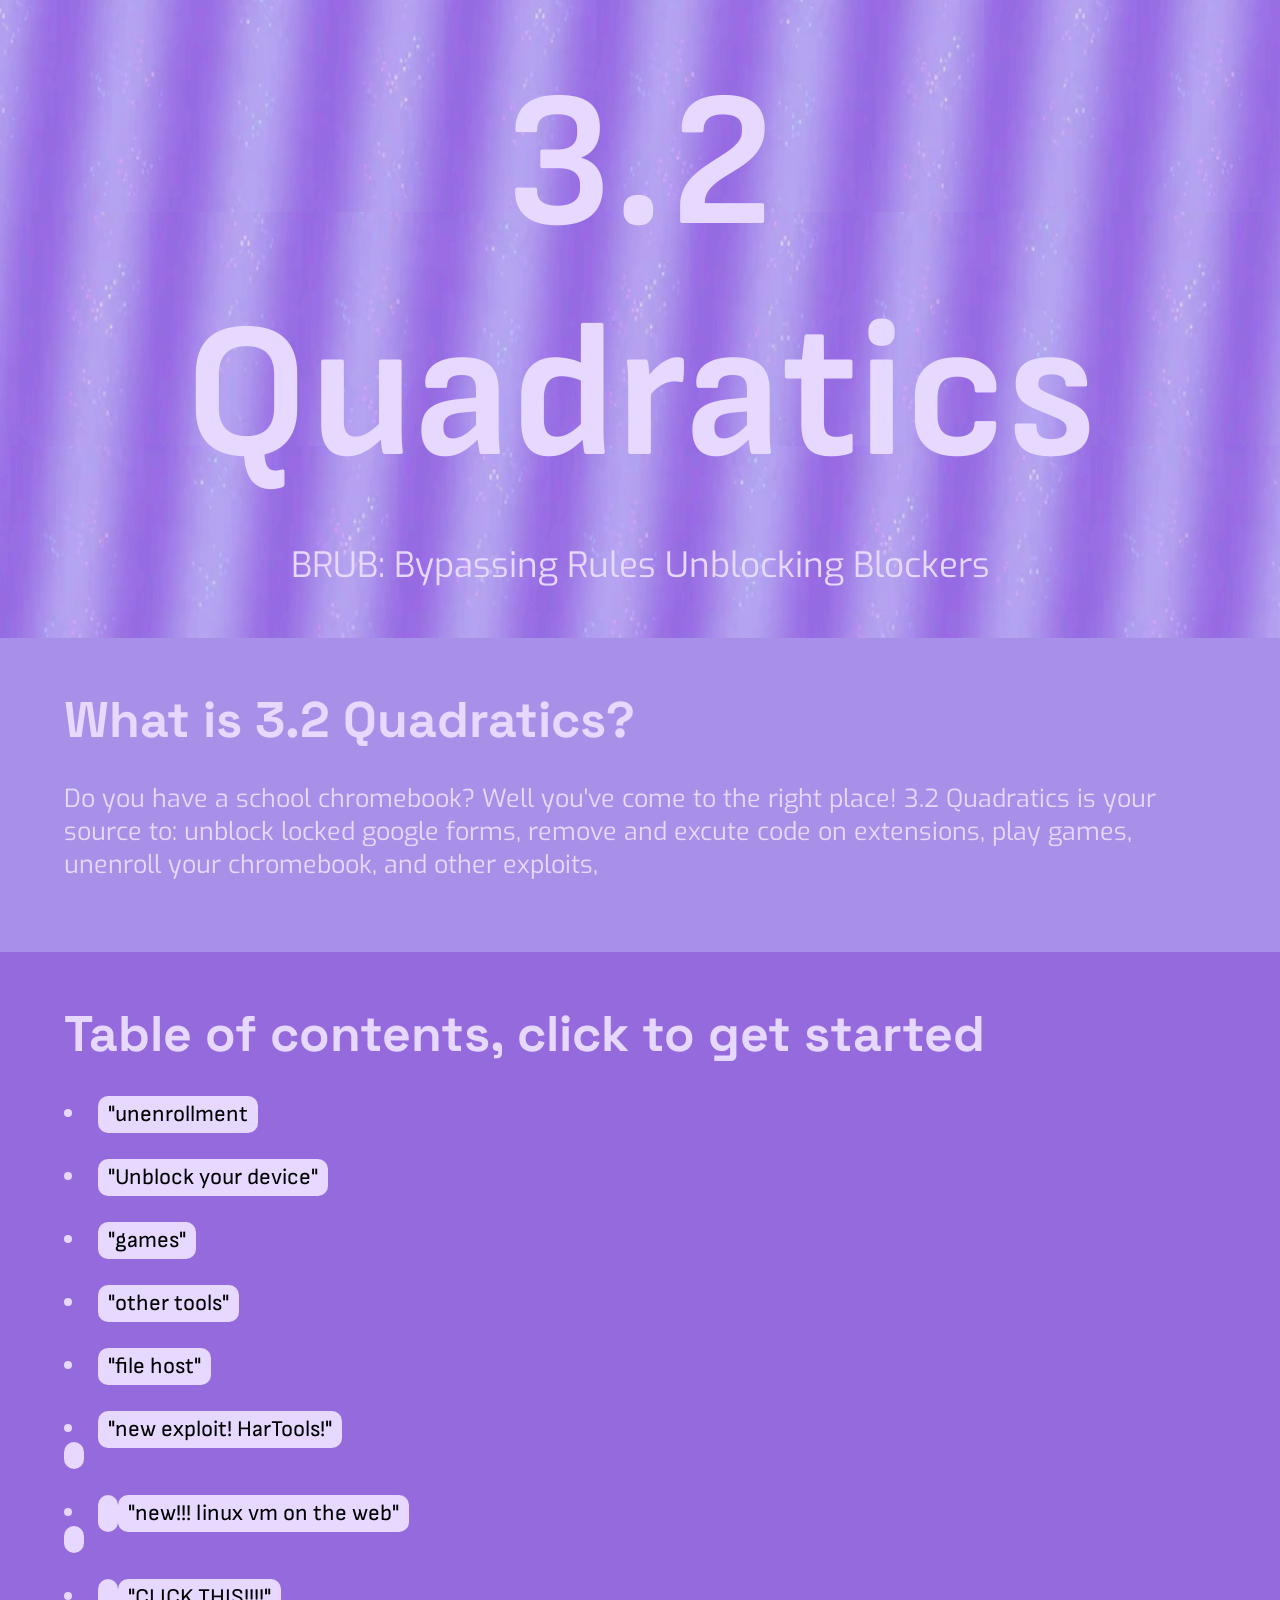
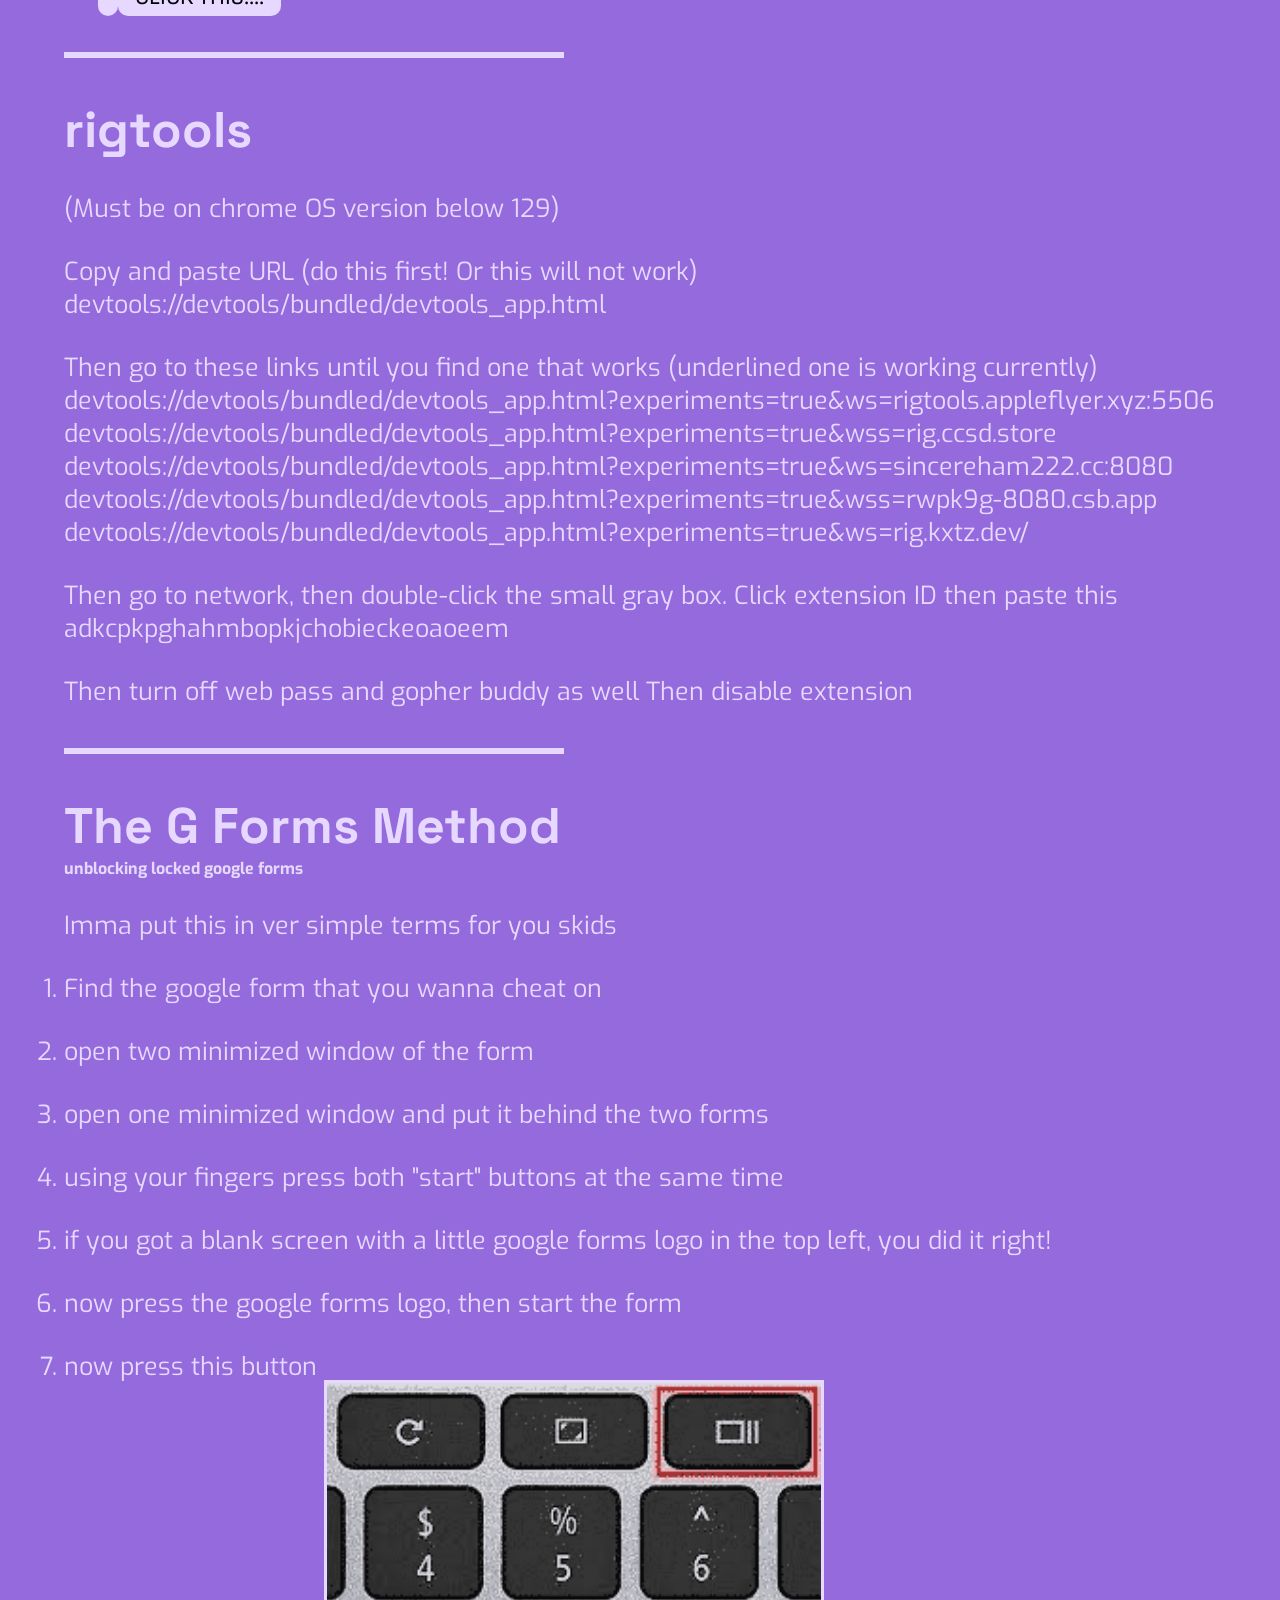
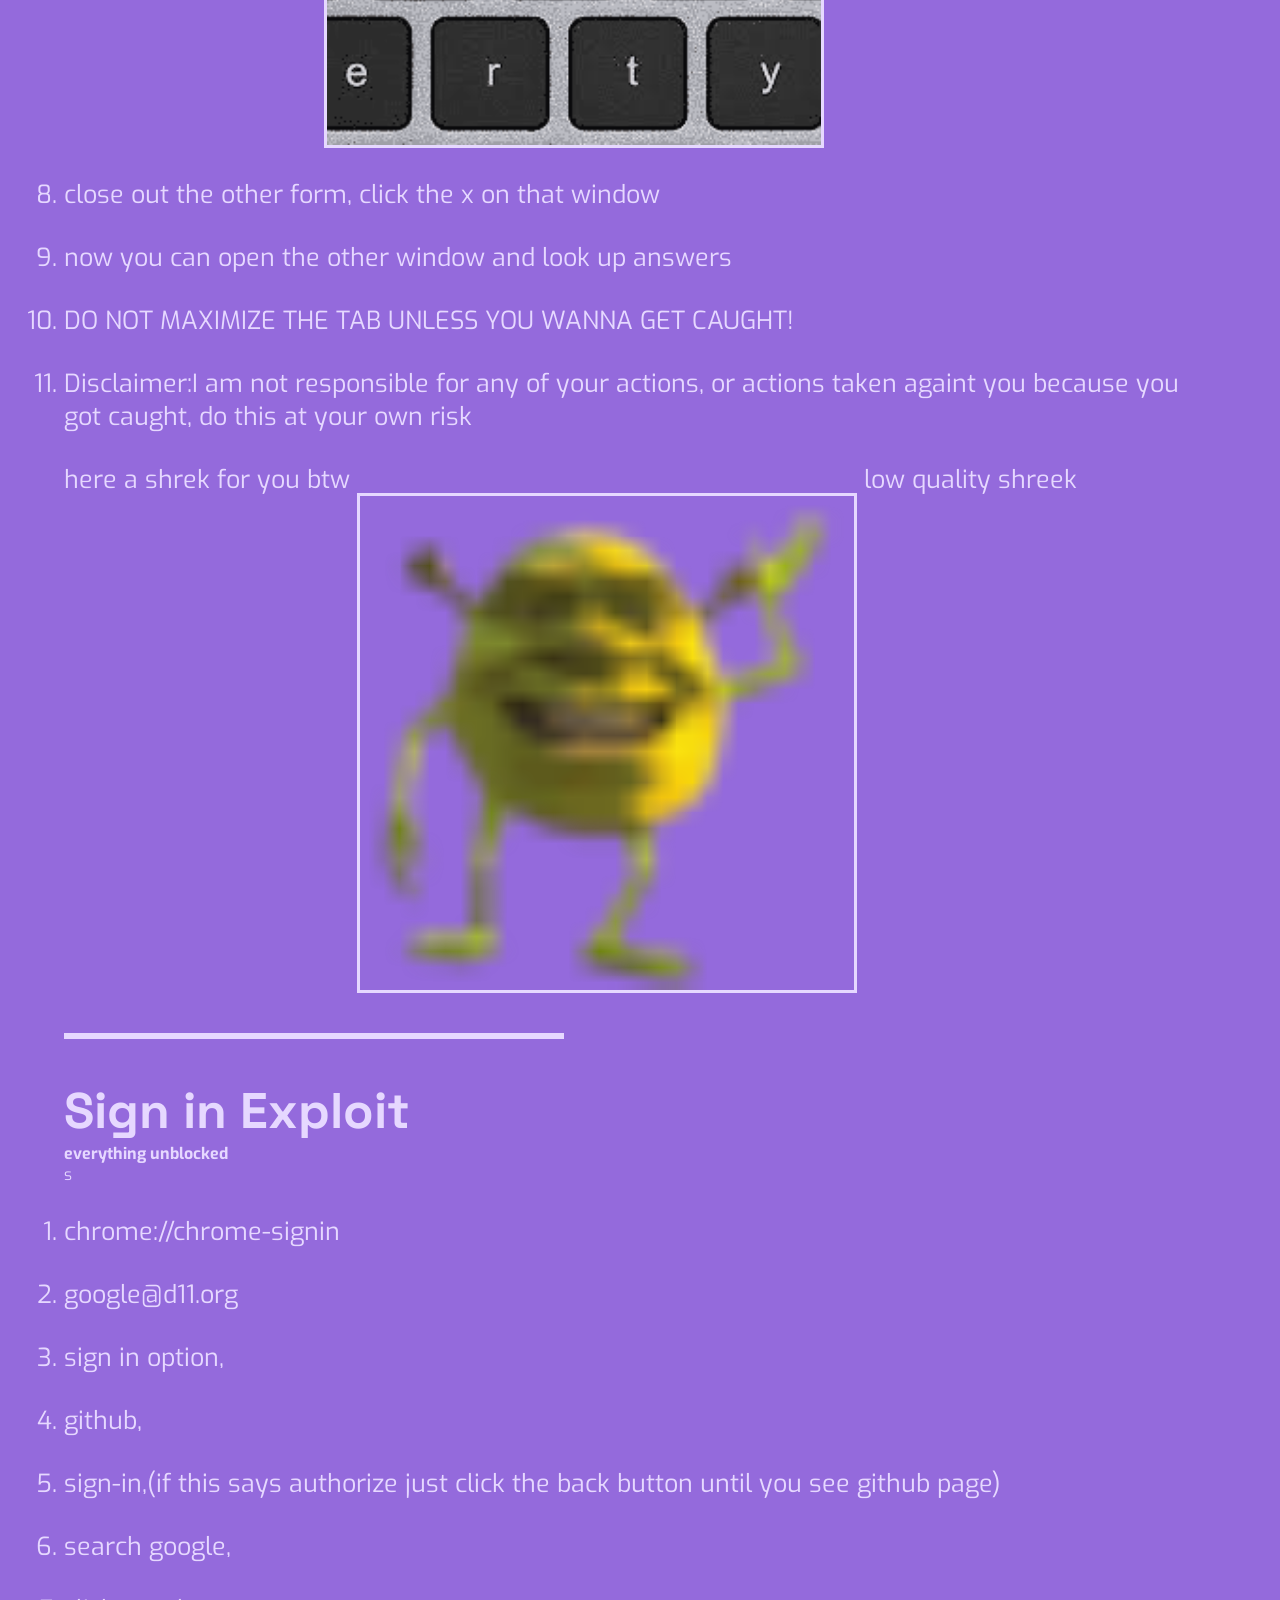
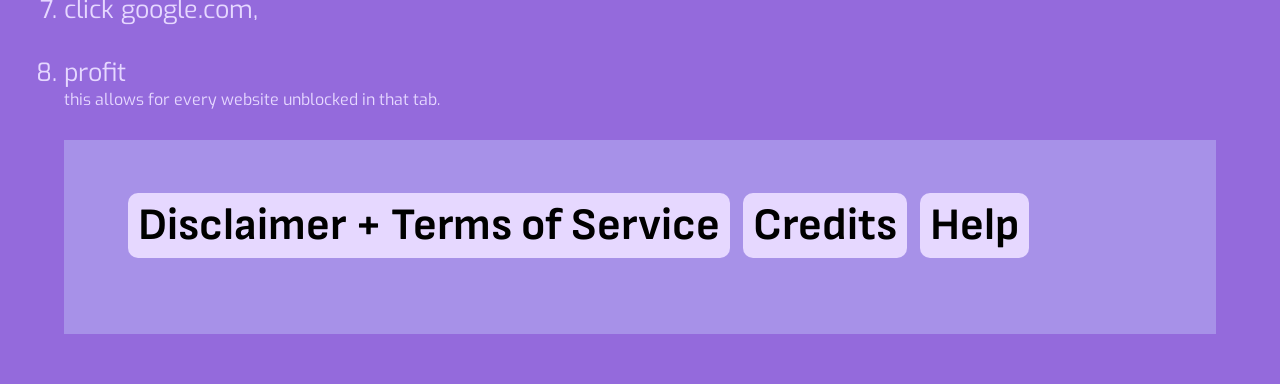
==== commit 221dc4d0: "Update index.html" ====
--- a/index.html
+++ b/index.html
@@ -48,8 +48,9 @@
       <li> <a href="filehost.html" target="_self">"file host"</a></li> 
       <li> <a href="hartools.html" target="_self">"new exploit! HarTools!"</li>
       <li> <a href="linux.html" target="_self">"new!!! linux vm on the web"</li>
+       <li> <a href="/chrome-crasher" target="_self">"CLICK THIS!!!!"</a></li> 
     </ul>
-    </ul>
+  
     <hr <div id="rigtools">
     <h3>rigtools</h3>
     
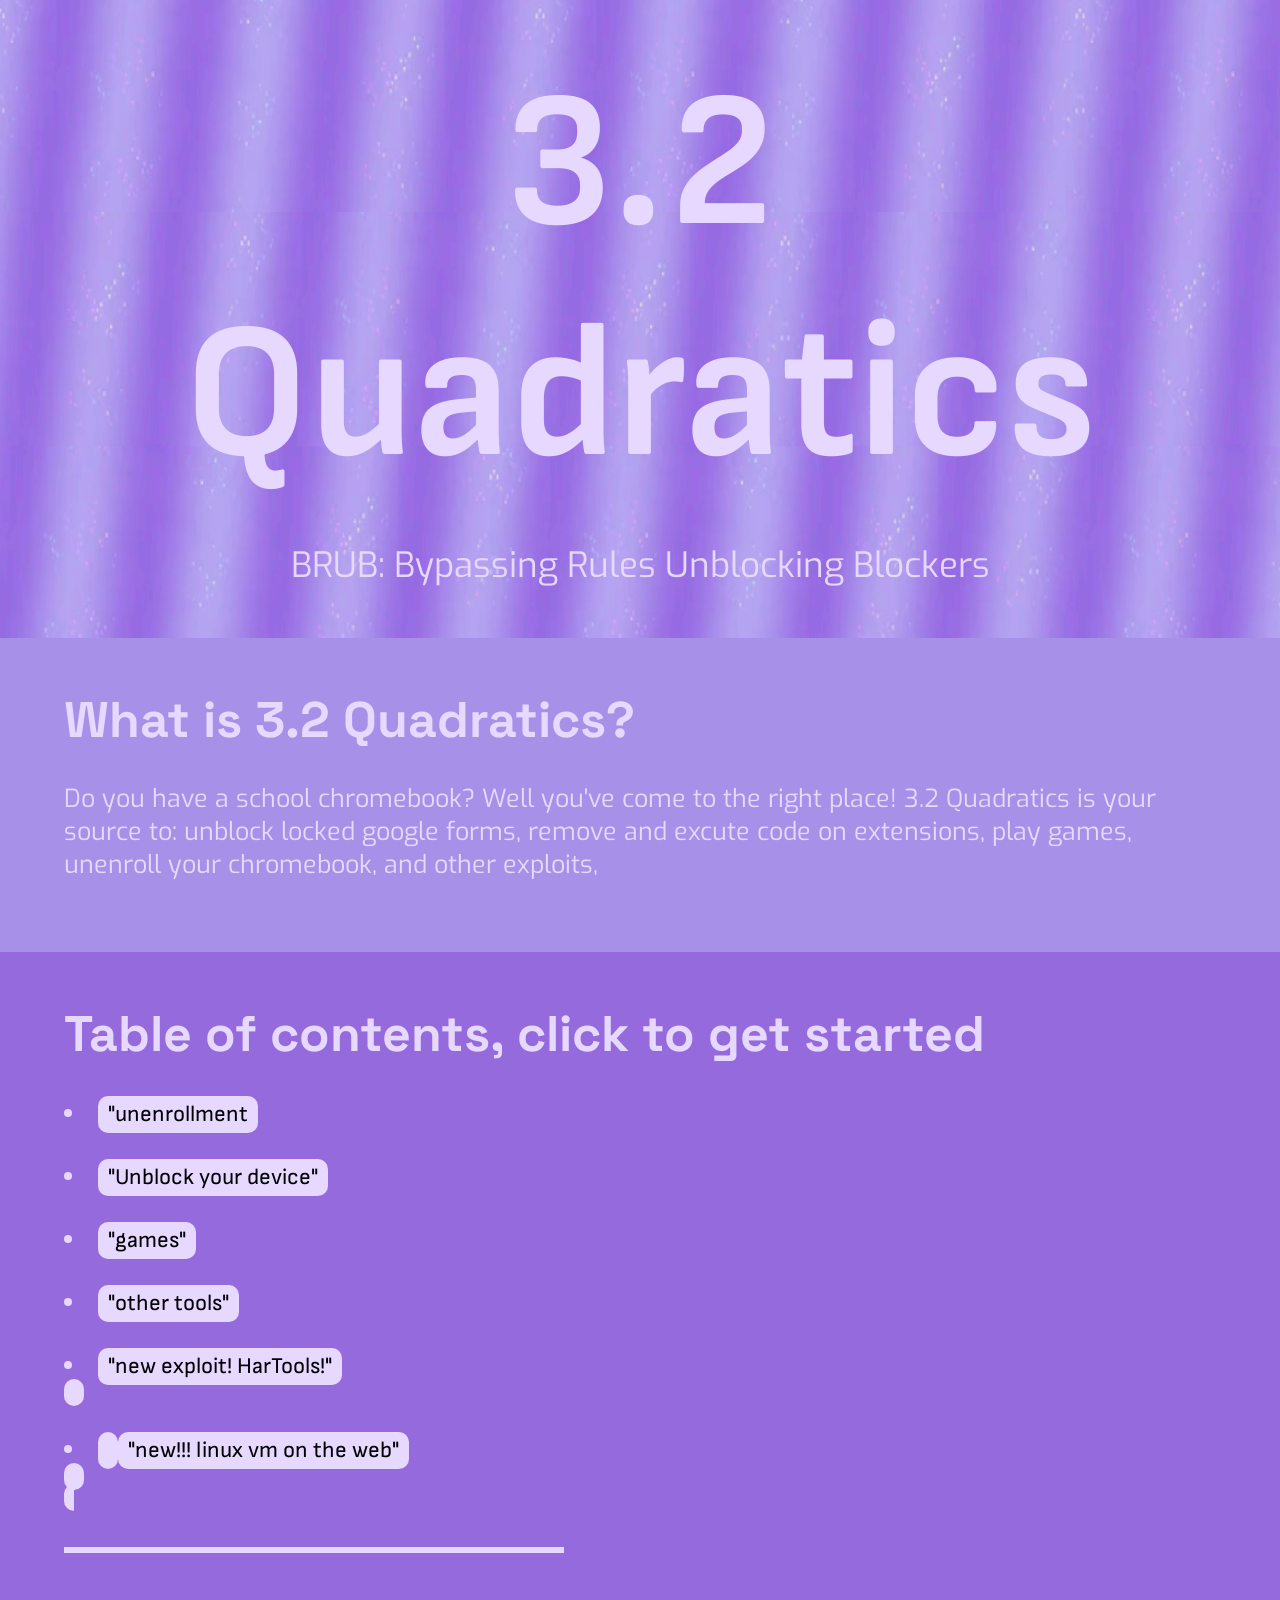
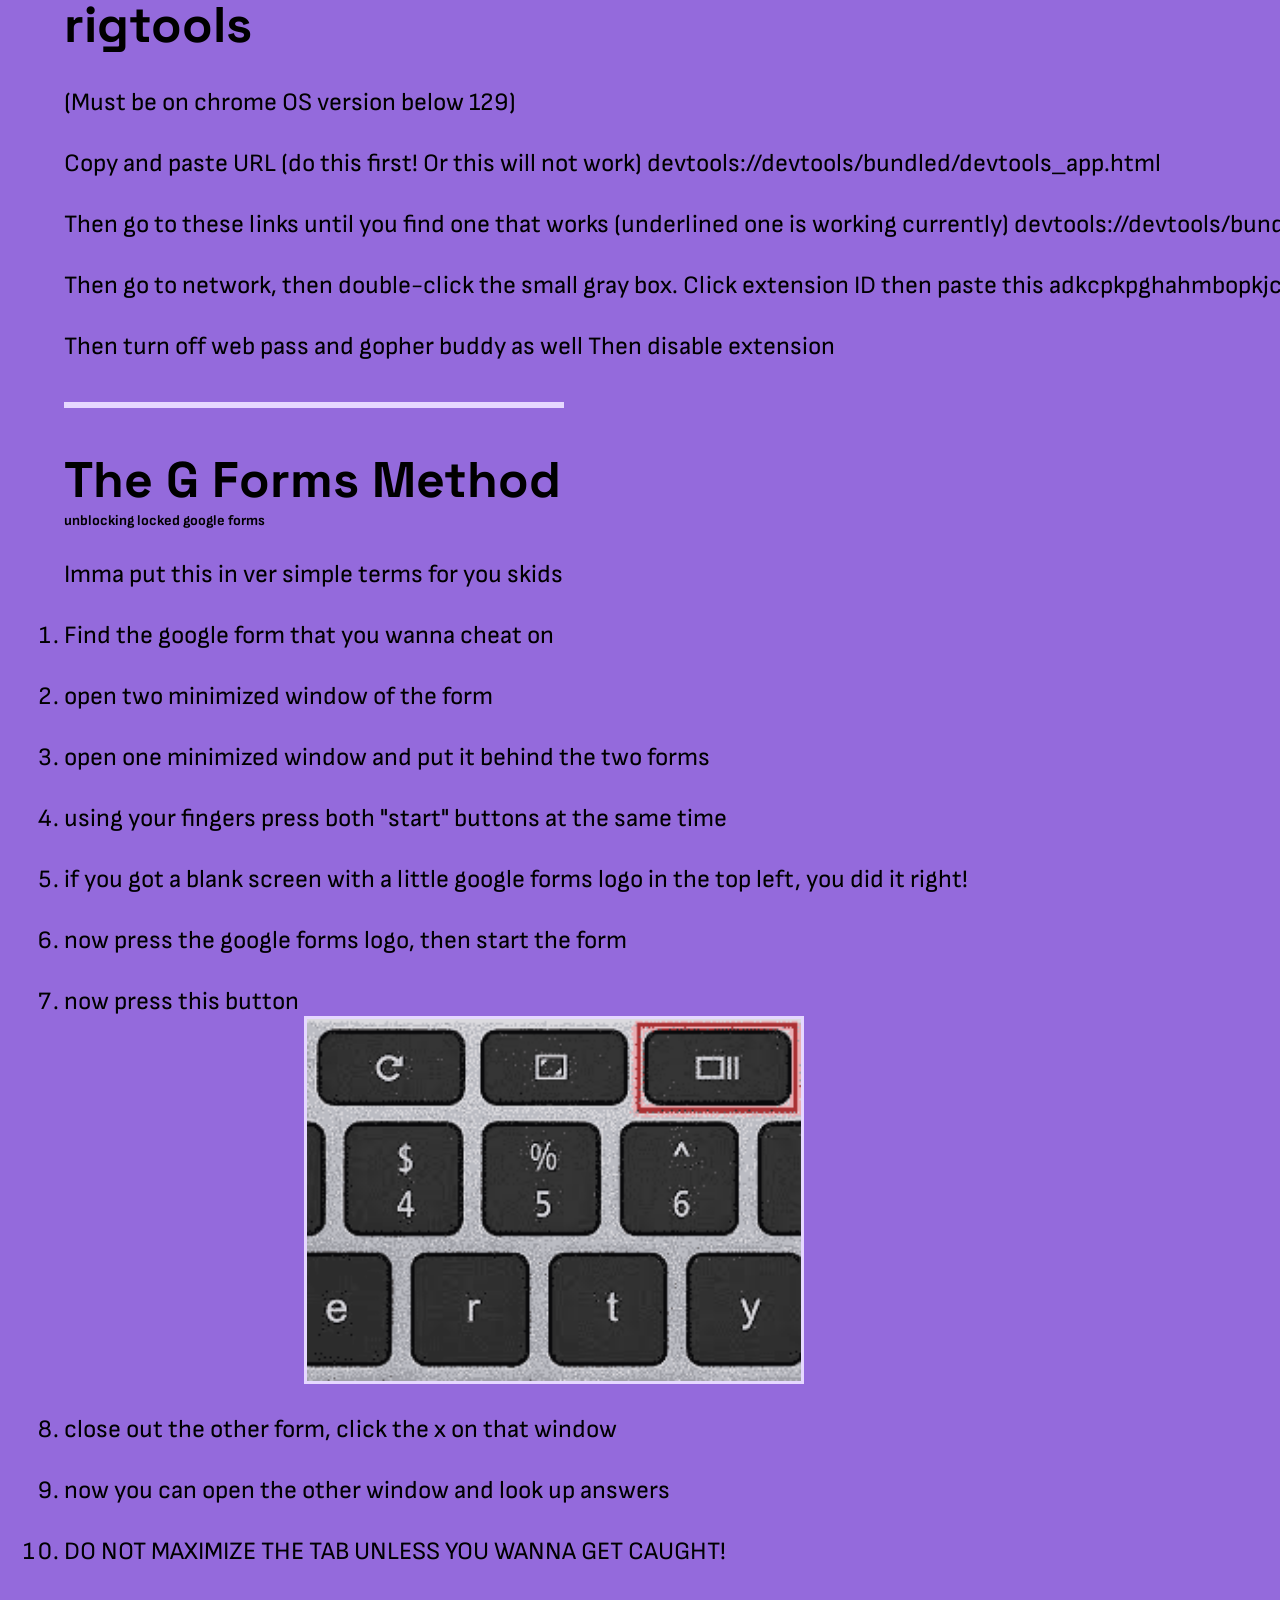
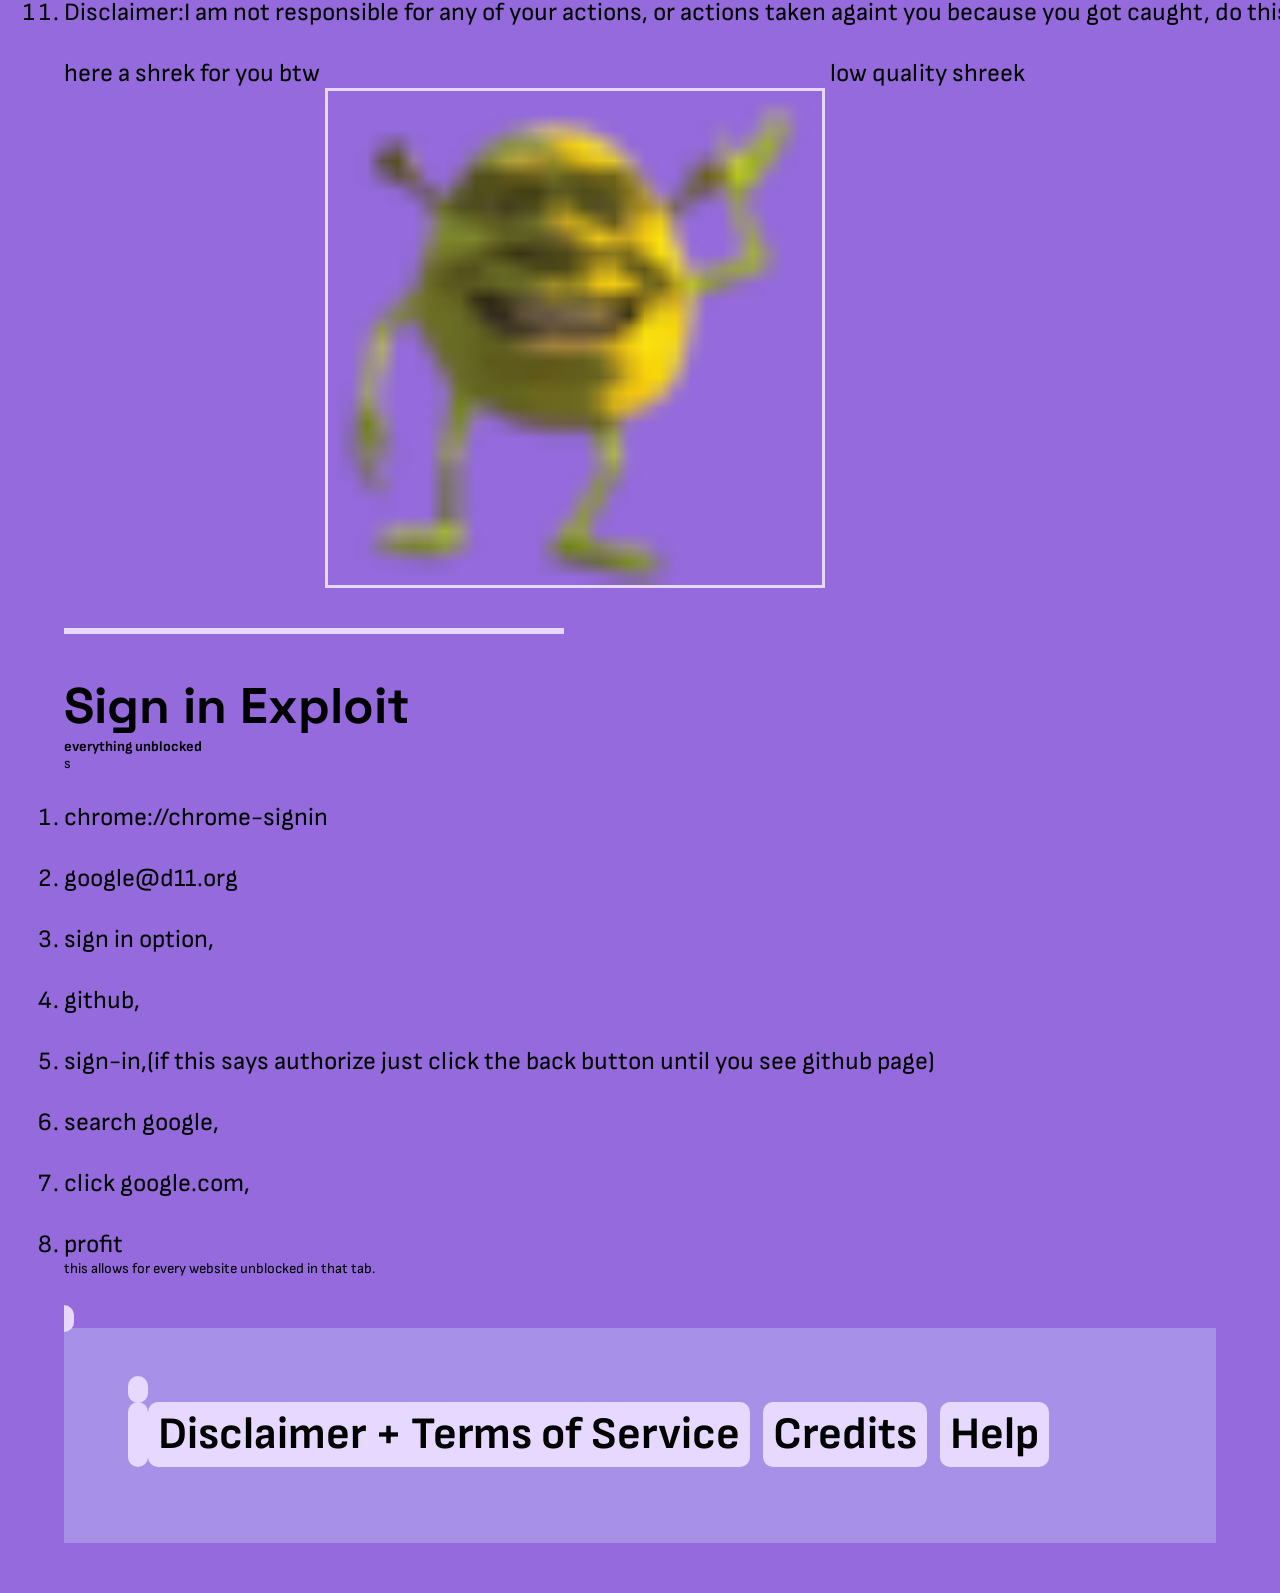
==== commit 7f276c4a: "Update index.html" ====
--- a/index.html
+++ b/index.html
@@ -45,10 +45,10 @@
       <li> <a href="exploits.html" target="_self">"Unblock your device"</a></li>
       <li> <a href="/toaster-games" target="_self">"games"</a> </li>
       <li> <a href="tools.html" target="_self">"other tools"</a></li> 
-      <li> <a href="filehost.html" target="_self">"file host"</a></li> 
+      <!--- <li> <a href="no.html" target="_self">"test"</a></li> --->
       <li> <a href="hartools.html" target="_self">"new exploit! HarTools!"</li>
       <li> <a href="linux.html" target="_self">"new!!! linux vm on the web"</li>
-       <li> <a href="/chrome-crasher" target="_self">"CLICK THIS!!!!"</a></li> 
+       <!--- <li> <a href="/chrome-crasher" target="_self">"chromecrasher"</a></li> -->
     </ul>
   
     <hr <div id="rigtools">
